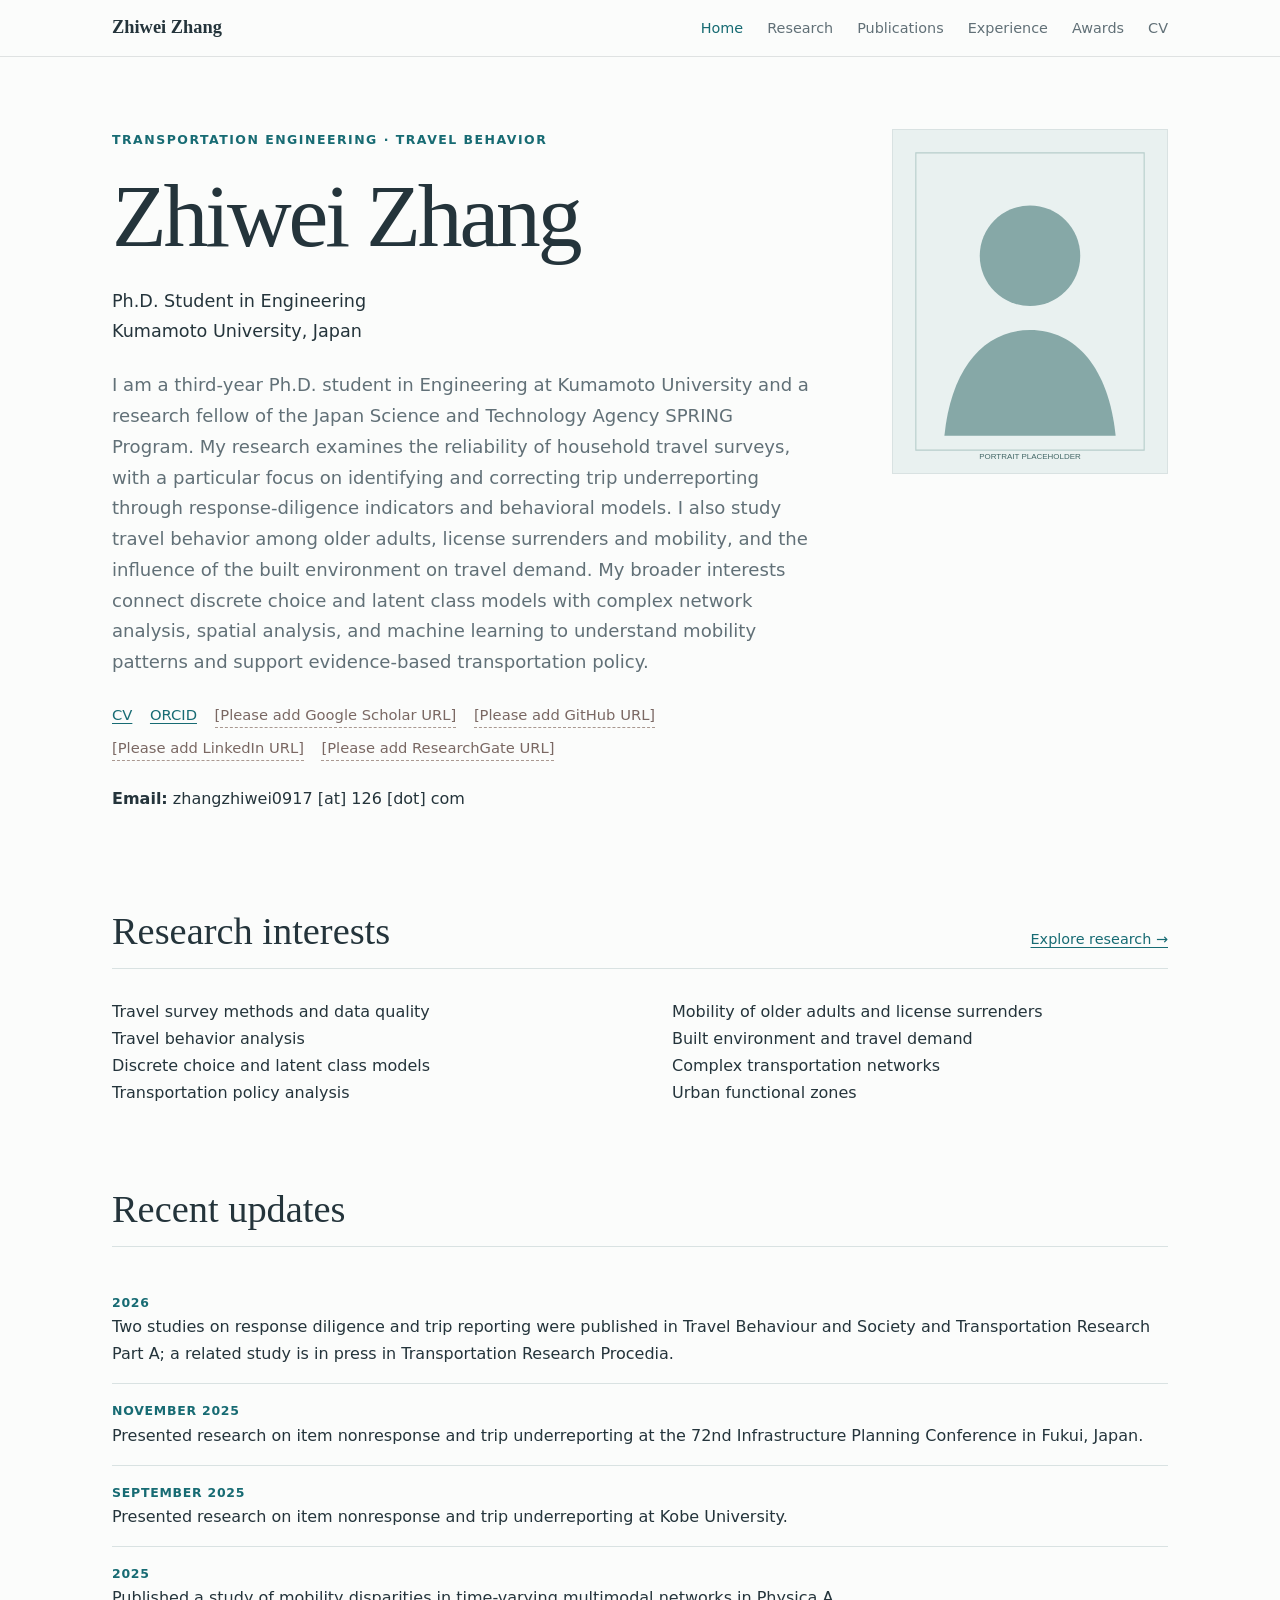
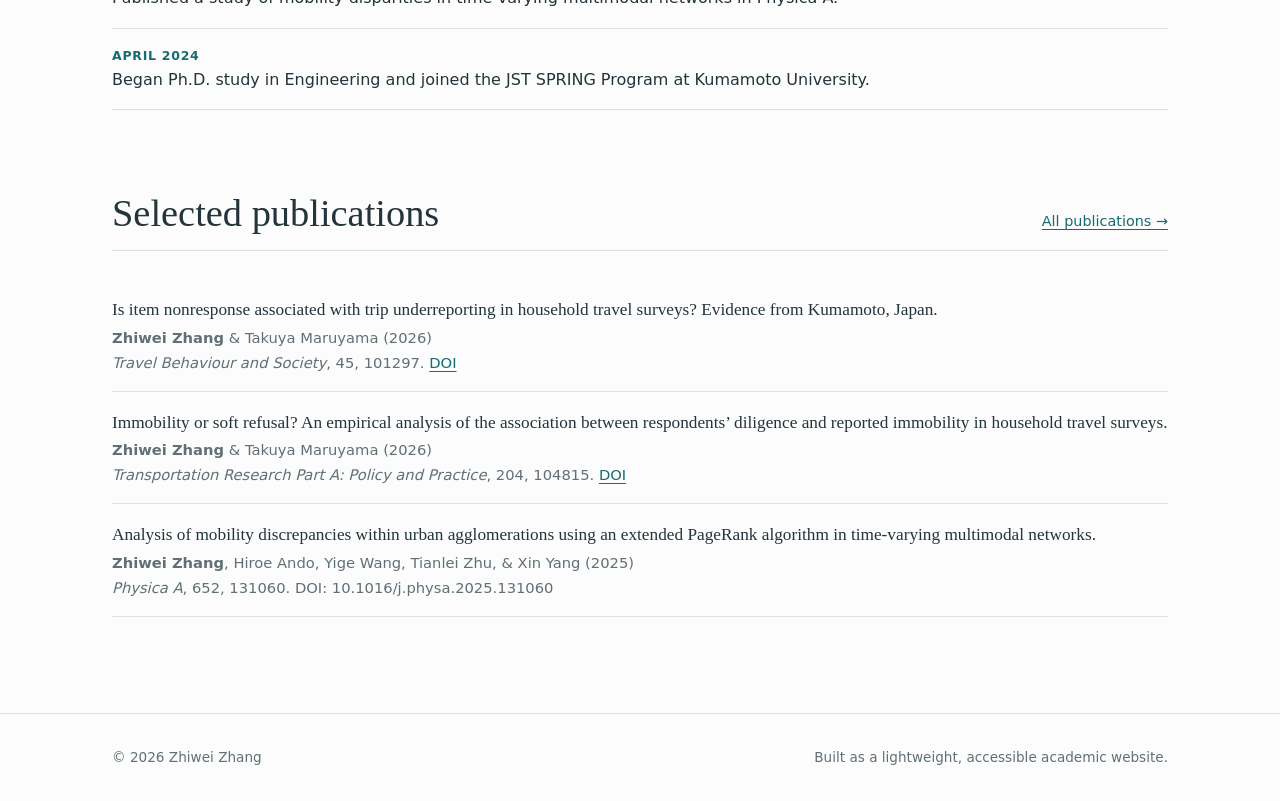
==== index.html @ 1f709727 "Build academic personal website" ====
<!doctype html><html lang="en"><head><meta charset="utf-8"><meta name="viewport" content="width=device-width,initial-scale=1"><title>Zhiwei Zhang | Transportation Researcher</title><meta name="description" content="Academic website of Zhiwei Zhang, a Ph.D. student in transportation engineering at Kumamoto University."><meta property="og:title" content="Zhiwei Zhang | Transportation Researcher"><meta property="og:description" content="Research on travel surveys, travel behavior, and transportation networks."><meta property="og:type" content="website"><meta property="og:image" content="assets/images/profile-placeholder.svg"><link rel="icon" href="assets/images/favicon.svg"><link rel="stylesheet" href="assets/css/style.css"><script src="assets/js/main.js" defer></script></head><body><a class="skip-link" href="#main">Skip to content</a>
<header class="site-header"><nav class="nav-wrap" aria-label="Primary"><a class="brand" href="index.html">Zhiwei Zhang</a><button class="nav-toggle" aria-expanded="false" aria-controls="nav-links">Menu</button><ul class="nav-links" id="nav-links"><li><a aria-current="page" href="index.html">Home</a></li><li><a href="research.html">Research</a></li><li><a href="publications.html">Publications</a></li><li><a href="experience.html">Experience</a></li><li><a href="awards.html">Awards</a></li><li><a href="cv.html">CV</a></li></ul></nav></header>
<main id="main"><section class="hero"><div><p class="eyebrow">Transportation engineering · Travel behavior</p><h1>Zhiwei Zhang</h1><p class="role">Ph.D. Student in Engineering<br>Kumamoto University, Japan</p><p class="lead">I am a third-year Ph.D. student in Engineering at Kumamoto University and a research fellow of the Japan Science and Technology Agency SPRING Program. My research examines the reliability of household travel surveys, with a particular focus on identifying and correcting trip underreporting through response-diligence indicators and behavioral models. I also study travel behavior among older adults, license surrenders and mobility, and the influence of the built environment on travel demand. My broader interests connect discrete choice and latent class models with complex network analysis, spatial analysis, and machine learning to understand mobility patterns and support evidence-based transportation policy.</p><div class="links"><a href="assets/files/PD_application_CV.pdf">CV</a><a href="https://orcid.org/0009-0001-3042-2779">ORCID</a><span class="placeholder" title="URL not provided in CV">[Please add Google Scholar URL]</span><span class="placeholder" title="URL not provided in CV">[Please add GitHub URL]</span><span class="placeholder" title="URL not provided in CV">[Please add LinkedIn URL]</span><span class="placeholder" title="URL not provided in CV">[Please add ResearchGate URL]</span></div><p><strong>Email:</strong> zhangzhiwei0917 [at] 126 [dot] com</p></div><div class="portrait-wrap"><img class="profile" src="assets/images/profile-placeholder.svg" alt="Placeholder for a portrait of Zhiwei Zhang"></div></section>
<section class="section"><div class="section-head"><h2>Research interests</h2><a href="research.html">Explore research →</a></div><div class="split"><ul class="plain-list"><li>Travel survey methods and data quality</li><li>Travel behavior analysis</li><li>Discrete choice and latent class models</li><li>Transportation policy analysis</li></ul><ul class="plain-list"><li>Mobility of older adults and license surrenders</li><li>Built environment and travel demand</li><li>Complex transportation networks</li><li>Urban functional zones</li></ul></div></section>
<section class="section"><div class="section-head"><h2>Recent updates</h2></div><ul class="updates" data-updates><li>Loading updates…</li></ul></section>
<section class="section"><div class="section-head"><h2>Selected publications</h2><a href="publications.html">All publications →</a></div><ul class="pub-list"><li><span class="pub-title">Is item nonresponse associated with trip underreporting in household travel surveys? Evidence from Kumamoto, Japan.</span><span class="authors"><strong>Zhiwei Zhang</strong> &amp; Takuya Maruyama (2026)</span><span class="venue"><em>Travel Behaviour and Society</em>, 45, 101297. <a href="https://doi.org/10.1016/j.tbs.2026.101297">DOI</a></span></li><li><span class="pub-title">Immobility or soft refusal? An empirical analysis of the association between respondents’ diligence and reported immobility in household travel surveys.</span><span class="authors"><strong>Zhiwei Zhang</strong> &amp; Takuya Maruyama (2026)</span><span class="venue"><em>Transportation Research Part A: Policy and Practice</em>, 204, 104815. <a href="https://doi.org/10.1016/j.tra.2025.104815">DOI</a></span></li><li><span class="pub-title">Analysis of mobility discrepancies within urban agglomerations using an extended PageRank algorithm in time-varying multimodal networks.</span><span class="authors"><strong>Zhiwei Zhang</strong>, Hiroe Ando, Yige Wang, Tianlei Zhu, &amp; Xin Yang (2025)</span><span class="venue"><em>Physica A</em>, 652, 131060. DOI: 10.1016/j.physa.2025.131060</span></li></ul></section></main>
<footer class="site-footer"><div class="footer-wrap"><span>© <span data-year></span> Zhiwei Zhang</span><span>Built as a lightweight, accessible academic website.</span></div></footer></body></html>
---- assets/css/style.css ----
:root{--ink:#24343b;--muted:#617077;--accent:#176b73;--accent-dark:#0d5057;--line:#d9e2e2;--paper:#fbfcfb;--wash:#eef5f4;--serif:Georgia,"Times New Roman",serif;--sans:Inter,ui-sans-serif,system-ui,-apple-system,BlinkMacSystemFont,"Segoe UI",sans-serif}*{box-sizing:border-box}html{scroll-behavior:smooth}body{margin:0;background:var(--paper);color:var(--ink);font:16px/1.7 var(--sans)}a{color:var(--accent);text-underline-offset:.2em}a:hover{color:var(--accent-dark)}a:focus-visible,button:focus-visible{outline:3px solid #e0a43b;outline-offset:3px}.skip-link{position:absolute;left:-999px;top:1rem;background:#fff;padding:.6rem;z-index:20}.skip-link:focus{left:1rem}.site-header{position:sticky;top:0;z-index:10;border-bottom:1px solid rgba(36,52,59,.13);background:rgba(251,252,251,.96)}.nav-wrap{max-width:1120px;margin:auto;padding:.9rem 2rem;display:flex;align-items:center;justify-content:space-between}.brand{font:700 1.15rem var(--serif);color:var(--ink);text-decoration:none}.nav-toggle{display:none;border:1px solid var(--line);background:#fff;padding:.45rem .7rem;color:var(--ink);font:inherit}.nav-links{display:flex;gap:1.5rem;list-style:none;margin:0;padding:0}.nav-links a{color:var(--muted);text-decoration:none;font-size:.9rem}.nav-links a:hover,.nav-links a[aria-current=page]{color:var(--accent)}main{max-width:1120px;margin:auto;padding:4.5rem 2rem 6rem}.hero{display:grid;grid-template-columns:minmax(0,1.65fr) minmax(220px,.65fr);gap:5rem;align-items:start}.eyebrow{margin:0 0 .7rem;color:var(--accent);font-size:.78rem;font-weight:700;letter-spacing:.12em;text-transform:uppercase}h1,h2,h3{font-family:var(--serif);line-height:1.22}h1{font-size:clamp(2.8rem,7vw,5.6rem);font-weight:500;letter-spacing:-.035em;margin:0 0 1rem}h2{font-size:clamp(1.7rem,4vw,2.4rem);font-weight:500;margin:0 0 1.5rem}h3{font-size:1.18rem;margin:.2rem 0 .4rem}.lead{font-size:1.13rem;color:var(--muted);max-width:720px}.role{font-size:1.1rem;margin:.25rem 0 1.5rem}.profile{width:100%;aspect-ratio:4/5;object-fit:cover;border:1px solid var(--line);background:var(--wash)}.links{display:flex;flex-wrap:wrap;gap:.45rem 1.1rem;margin:1.5rem 0}.links a,.links .placeholder{font-size:.92rem}.placeholder{color:#7a6863;border-bottom:1px dashed #a99890;cursor:help}.section{padding-top:5rem}.section-head{display:flex;justify-content:space-between;align-items:end;gap:1rem;border-bottom:1px solid var(--line);margin-bottom:1.8rem}.section-head h2{margin-bottom:.8rem}.section-head a{margin-bottom:1rem;font-size:.9rem}.split{display:grid;grid-template-columns:1fr 1fr;gap:4rem}.plain-list,.updates,.pub-list{list-style:none;padding:0;margin:0}.updates li,.pub-list li{padding:1rem 0;border-bottom:1px solid var(--line)}.date{display:block;color:var(--accent);font-size:.78rem;font-weight:700;letter-spacing:.06em;text-transform:uppercase}.pub-title{font-family:var(--serif);font-size:1.08rem}.authors,.venue{display:block;color:var(--muted);font-size:.92rem}.page-head{max-width:780px;margin-bottom:4rem}.page-head h1{font-size:clamp(2.6rem,6vw,4.7rem)}.topic,.timeline-item,.award{padding:1.6rem 0;border-top:1px solid var(--line)}.topic-grid{display:grid;grid-template-columns:repeat(2,1fr);gap:0 3rem}.tagline{color:var(--muted);font-size:.92rem}.methods{font-size:.9rem;color:var(--muted)}.timeline-item{display:grid;grid-template-columns:170px 1fr;gap:2rem}.timeline-item p{margin:.3rem 0}.label{color:var(--accent);font-size:.78rem;font-weight:700;letter-spacing:.07em;text-transform:uppercase}.button{display:inline-block;padding:.65rem 1rem;border:1px solid var(--accent);color:var(--accent);text-decoration:none;margin:.2rem .5rem .2rem 0}.button.primary{background:var(--accent);color:#fff}.cv-frame{width:100%;height:75vh;border:1px solid var(--line);margin-top:2rem}.site-footer{border-top:1px solid var(--line);color:var(--muted)}.footer-wrap{max-width:1120px;margin:auto;padding:2rem;display:flex;justify-content:space-between;gap:2rem;font-size:.85rem}.notice{padding:1rem 1.2rem;background:var(--wash);border-left:3px solid var(--accent);font-size:.92rem}.visually-hidden{position:absolute;width:1px;height:1px;padding:0;margin:-1px;overflow:hidden;clip:rect(0,0,0,0);white-space:nowrap;border:0}@media(max-width:760px){.nav-wrap{padding:.8rem 1.2rem;flex-wrap:wrap}.nav-toggle{display:block}.nav-links{display:none;width:100%;flex-direction:column;gap:.5rem;padding:1rem 0 .2rem}.nav-links.open{display:flex}main{padding:3rem 1.2rem 4rem}.hero,.split,.topic-grid{grid-template-columns:1fr;gap:2.5rem}.hero .portrait-wrap{max-width:310px;grid-row:1}.timeline-item{grid-template-columns:1fr;gap:.2rem}.section{padding-top:3.7rem}.footer-wrap{padding:1.5rem 1.2rem;flex-direction:column;gap:.5rem}.cv-frame{height:62vh}}
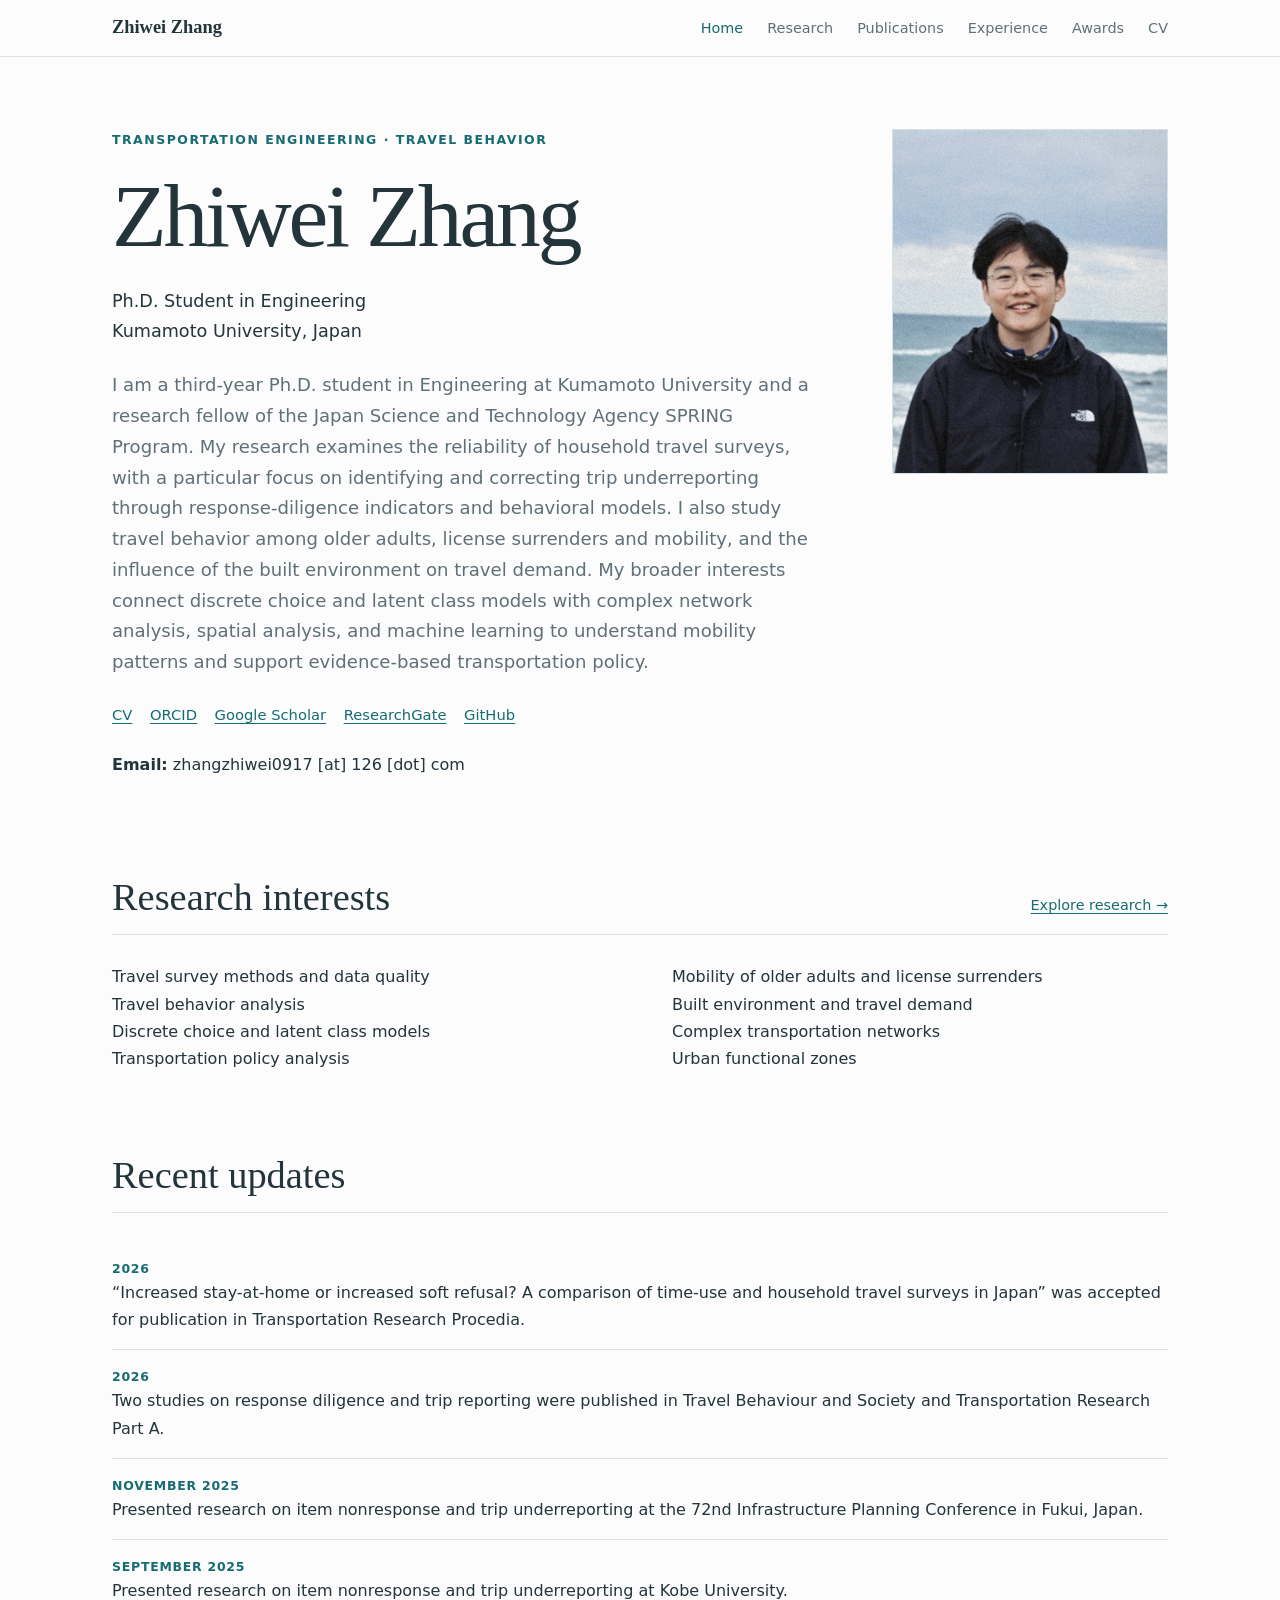
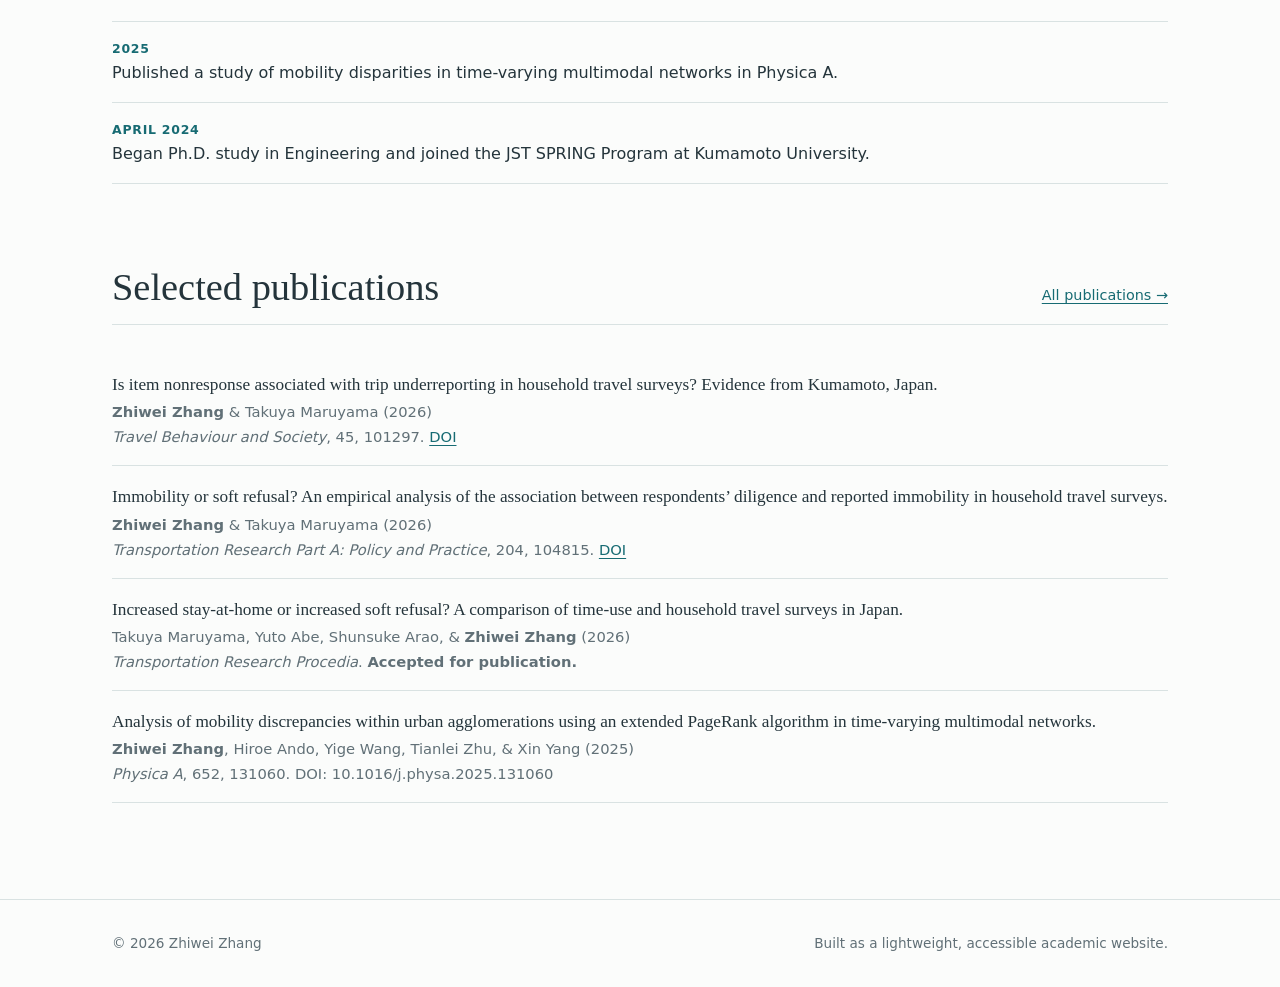
==== commit adbaf00a: "Update profile links, portrait, and publication status" ====
--- a/index.html
+++ b/index.html
@@ -1,7 +1,139 @@
-<!doctype html><html lang="en"><head><meta charset="utf-8"><meta name="viewport" content="width=device-width,initial-scale=1"><title>Zhiwei Zhang | Transportation Researcher</title><meta name="description" content="Academic website of Zhiwei Zhang, a Ph.D. student in transportation engineering at Kumamoto University."><meta property="og:title" content="Zhiwei Zhang | Transportation Researcher"><meta property="og:description" content="Research on travel surveys, travel behavior, and transportation networks."><meta property="og:type" content="website"><meta property="og:image" content="assets/images/profile-placeholder.svg"><link rel="icon" href="assets/images/favicon.svg"><link rel="stylesheet" href="assets/css/style.css"><script src="assets/js/main.js" defer></script></head><body><a class="skip-link" href="#main">Skip to content</a>
-<header class="site-header"><nav class="nav-wrap" aria-label="Primary"><a class="brand" href="index.html">Zhiwei Zhang</a><button class="nav-toggle" aria-expanded="false" aria-controls="nav-links">Menu</button><ul class="nav-links" id="nav-links"><li><a aria-current="page" href="index.html">Home</a></li><li><a href="research.html">Research</a></li><li><a href="publications.html">Publications</a></li><li><a href="experience.html">Experience</a></li><li><a href="awards.html">Awards</a></li><li><a href="cv.html">CV</a></li></ul></nav></header>
-<main id="main"><section class="hero"><div><p class="eyebrow">Transportation engineering · Travel behavior</p><h1>Zhiwei Zhang</h1><p class="role">Ph.D. Student in Engineering<br>Kumamoto University, Japan</p><p class="lead">I am a third-year Ph.D. student in Engineering at Kumamoto University and a research fellow of the Japan Science and Technology Agency SPRING Program. My research examines the reliability of household travel surveys, with a particular focus on identifying and correcting trip underreporting through response-diligence indicators and behavioral models. I also study travel behavior among older adults, license surrenders and mobility, and the influence of the built environment on travel demand. My broader interests connect discrete choice and latent class models with complex network analysis, spatial analysis, and machine learning to understand mobility patterns and support evidence-based transportation policy.</p><div class="links"><a href="assets/files/PD_application_CV.pdf">CV</a><a href="https://orcid.org/0009-0001-3042-2779">ORCID</a><span class="placeholder" title="URL not provided in CV">[Please add Google Scholar URL]</span><span class="placeholder" title="URL not provided in CV">[Please add GitHub URL]</span><span class="placeholder" title="URL not provided in CV">[Please add LinkedIn URL]</span><span class="placeholder" title="URL not provided in CV">[Please add ResearchGate URL]</span></div><p><strong>Email:</strong> zhangzhiwei0917 [at] 126 [dot] com</p></div><div class="portrait-wrap"><img class="profile" src="assets/images/profile-placeholder.svg" alt="Placeholder for a portrait of Zhiwei Zhang"></div></section>
-<section class="section"><div class="section-head"><h2>Research interests</h2><a href="research.html">Explore research →</a></div><div class="split"><ul class="plain-list"><li>Travel survey methods and data quality</li><li>Travel behavior analysis</li><li>Discrete choice and latent class models</li><li>Transportation policy analysis</li></ul><ul class="plain-list"><li>Mobility of older adults and license surrenders</li><li>Built environment and travel demand</li><li>Complex transportation networks</li><li>Urban functional zones</li></ul></div></section>
-<section class="section"><div class="section-head"><h2>Recent updates</h2></div><ul class="updates" data-updates><li>Loading updates…</li></ul></section>
-<section class="section"><div class="section-head"><h2>Selected publications</h2><a href="publications.html">All publications →</a></div><ul class="pub-list"><li><span class="pub-title">Is item nonresponse associated with trip underreporting in household travel surveys? Evidence from Kumamoto, Japan.</span><span class="authors"><strong>Zhiwei Zhang</strong> &amp; Takuya Maruyama (2026)</span><span class="venue"><em>Travel Behaviour and Society</em>, 45, 101297. <a href="https://doi.org/10.1016/j.tbs.2026.101297">DOI</a></span></li><li><span class="pub-title">Immobility or soft refusal? An empirical analysis of the association between respondents’ diligence and reported immobility in household travel surveys.</span><span class="authors"><strong>Zhiwei Zhang</strong> &amp; Takuya Maruyama (2026)</span><span class="venue"><em>Transportation Research Part A: Policy and Practice</em>, 204, 104815. <a href="https://doi.org/10.1016/j.tra.2025.104815">DOI</a></span></li><li><span class="pub-title">Analysis of mobility discrepancies within urban agglomerations using an extended PageRank algorithm in time-varying multimodal networks.</span><span class="authors"><strong>Zhiwei Zhang</strong>, Hiroe Ando, Yige Wang, Tianlei Zhu, &amp; Xin Yang (2025)</span><span class="venue"><em>Physica A</em>, 652, 131060. DOI: 10.1016/j.physa.2025.131060</span></li></ul></section></main>
-<footer class="site-footer"><div class="footer-wrap"><span>© <span data-year></span> Zhiwei Zhang</span><span>Built as a lightweight, accessible academic website.</span></div></footer></body></html>
+<!doctype html>
+<html lang="en">
+<head>
+<meta charset="utf-8">
+<meta name="viewport" content="width=device-width,initial-scale=1">
+<title>Zhiwei Zhang | Transportation Researcher</title>
+<meta name="description" content="Academic website of Zhiwei Zhang, a Ph.D. student in transportation engineering at Kumamoto University.">
+<meta property="og:title" content="Zhiwei Zhang | Transportation Researcher">
+<meta property="og:description" content="Research on travel surveys, travel behavior, and transportation networks.">
+<meta property="og:type" content="website">
+<meta property="og:image" content="assets/images/profile.jpg">
+<link rel="icon" href="assets/images/favicon.svg">
+<link rel="stylesheet" href="assets/css/style.css">
+<script src="assets/js/main.js" defer>
+</script>
+</head>
+<body>
+<a class="skip-link" href="#main">Skip to content</a>
+<header class="site-header">
+<nav class="nav-wrap" aria-label="Primary">
+<a class="brand" href="index.html">Zhiwei Zhang</a>
+<button class="nav-toggle" aria-expanded="false" aria-controls="nav-links">Menu</button>
+<ul class="nav-links" id="nav-links">
+<li>
+<a aria-current="page" href="index.html">Home</a>
+</li>
+<li>
+<a href="research.html">Research</a>
+</li>
+<li>
+<a href="publications.html">Publications</a>
+</li>
+<li>
+<a href="experience.html">Experience</a>
+</li>
+<li>
+<a href="awards.html">Awards</a>
+</li>
+<li>
+<a href="cv.html">CV</a>
+</li>
+</ul>
+</nav>
+</header>
+<main id="main">
+<section class="hero">
+<div>
+<p class="eyebrow">Transportation engineering · Travel behavior</p>
+<h1>Zhiwei Zhang</h1>
+<p class="role">Ph.D. Student in Engineering<br>Kumamoto University, Japan</p>
+<p class="lead">I am a third-year Ph.D. student in Engineering at Kumamoto University and a research fellow of the Japan Science and Technology Agency SPRING Program. My research examines the reliability of household travel surveys, with a particular focus on identifying and correcting trip underreporting through response-diligence indicators and behavioral models. I also study travel behavior among older adults, license surrenders and mobility, and the influence of the built environment on travel demand. My broader interests connect discrete choice and latent class models with complex network analysis, spatial analysis, and machine learning to understand mobility patterns and support evidence-based transportation policy.</p>
+<div class="links" aria-label="Academic profiles">
+<a href="assets/files/PD_application_CV.pdf">CV</a>
+<a href="https://orcid.org/0009-0001-3042-2779" target="_blank" rel="noopener noreferrer">ORCID</a>
+<a href="https://scholar.google.com/citations?user=jM8LuBUAAAAJ&amp;hl=zh-CN" target="_blank" rel="noopener noreferrer">Google Scholar</a>
+<a href="https://www.researchgate.net/profile/Zhiwei-Zhang-92?ev=hdr_xprf" target="_blank" rel="noopener noreferrer">ResearchGate</a>
+<a href="https://github.com/JeoyZ" target="_blank" rel="noopener noreferrer">GitHub</a>
+</div>
+<p>
+<strong>Email:</strong> zhangzhiwei0917 [at] 126 [dot] com</p>
+</div>
+<div class="portrait-wrap">
+<img class="profile" src="assets/images/profile.jpg" alt="Portrait of Zhiwei Zhang">
+</div>
+</section>
+<section class="section">
+<div class="section-head">
+<h2>Research interests</h2>
+<a href="research.html">Explore research →</a>
+</div>
+<div class="split">
+<ul class="plain-list">
+<li>Travel survey methods and data quality</li>
+<li>Travel behavior analysis</li>
+<li>Discrete choice and latent class models</li>
+<li>Transportation policy analysis</li>
+</ul>
+<ul class="plain-list">
+<li>Mobility of older adults and license surrenders</li>
+<li>Built environment and travel demand</li>
+<li>Complex transportation networks</li>
+<li>Urban functional zones</li>
+</ul>
+</div>
+</section>
+<section class="section">
+<div class="section-head">
+<h2>Recent updates</h2>
+</div>
+<ul class="updates" data-updates>
+<li>Loading updates…</li>
+</ul>
+</section>
+<section class="section">
+<div class="section-head">
+<h2>Selected publications</h2>
+<a href="publications.html">All publications →</a>
+</div>
+<ul class="pub-list">
+<li>
+<span class="pub-title">Is item nonresponse associated with trip underreporting in household travel surveys? Evidence from Kumamoto, Japan.</span>
+<span class="authors">
+<strong>Zhiwei Zhang</strong> &amp; Takuya Maruyama (2026)</span>
+<span class="venue">
+<em>Travel Behaviour and Society</em>, 45, 101297. <a href="https://doi.org/10.1016/j.tbs.2026.101297">DOI</a>
+</span>
+</li>
+<li>
+<span class="pub-title">Immobility or soft refusal? An empirical analysis of the association between respondents’ diligence and reported immobility in household travel surveys.</span>
+<span class="authors">
+<strong>Zhiwei Zhang</strong> &amp; Takuya Maruyama (2026)</span>
+<span class="venue">
+<em>Transportation Research Part A: Policy and Practice</em>, 204, 104815. <a href="https://doi.org/10.1016/j.tra.2025.104815">DOI</a>
+</span>
+</li>
+<li>
+<span class="pub-title">Increased stay-at-home or increased soft refusal? A comparison of time-use and household travel surveys in Japan.</span>
+<span class="authors">Takuya Maruyama, Yuto Abe, Shunsuke Arao, &amp; <strong>Zhiwei Zhang</strong> (2026)</span>
+<span class="venue"><em>Transportation Research Procedia</em>. <strong>Accepted for publication.</strong></span>
+</li>
+<li>
+<span class="pub-title">Analysis of mobility discrepancies within urban agglomerations using an extended PageRank algorithm in time-varying multimodal networks.</span>
+<span class="authors">
+<strong>Zhiwei Zhang</strong>, Hiroe Ando, Yige Wang, Tianlei Zhu, &amp; Xin Yang (2025)</span>
+<span class="venue">
+<em>Physica A</em>, 652, 131060. DOI: 10.1016/j.physa.2025.131060</span>
+</li>
+</ul>
+</section>
+</main>
+<footer class="site-footer">
+<div class="footer-wrap">
+<span>© <span data-year>
+</span> Zhiwei Zhang</span>
+<span>Built as a lightweight, accessible academic website.</span>
+</div>
+</footer>
+</body>
+</html>
--- a/assets/css/style.css
+++ b/assets/css/style.css
@@ -1 +1,67 @@
-:root{--ink:#24343b;--muted:#617077;--accent:#176b73;--accent-dark:#0d5057;--line:#d9e2e2;--paper:#fbfcfb;--wash:#eef5f4;--serif:Georgia,"Times New Roman",serif;--sans:Inter,ui-sans-serif,system-ui,-apple-system,BlinkMacSystemFont,"Segoe UI",sans-serif}*{box-sizing:border-box}html{scroll-behavior:smooth}body{margin:0;background:var(--paper);color:var(--ink);font:16px/1.7 var(--sans)}a{color:var(--accent);text-underline-offset:.2em}a:hover{color:var(--accent-dark)}a:focus-visible,button:focus-visible{outline:3px solid #e0a43b;outline-offset:3px}.skip-link{position:absolute;left:-999px;top:1rem;background:#fff;padding:.6rem;z-index:20}.skip-link:focus{left:1rem}.site-header{position:sticky;top:0;z-index:10;border-bottom:1px solid rgba(36,52,59,.13);background:rgba(251,252,251,.96)}.nav-wrap{max-width:1120px;margin:auto;padding:.9rem 2rem;display:flex;align-items:center;justify-content:space-between}.brand{font:700 1.15rem var(--serif);color:var(--ink);text-decoration:none}.nav-toggle{display:none;border:1px solid var(--line);background:#fff;padding:.45rem .7rem;color:var(--ink);font:inherit}.nav-links{display:flex;gap:1.5rem;list-style:none;margin:0;padding:0}.nav-links a{color:var(--muted);text-decoration:none;font-size:.9rem}.nav-links a:hover,.nav-links a[aria-current=page]{color:var(--accent)}main{max-width:1120px;margin:auto;padding:4.5rem 2rem 6rem}.hero{display:grid;grid-template-columns:minmax(0,1.65fr) minmax(220px,.65fr);gap:5rem;align-items:start}.eyebrow{margin:0 0 .7rem;color:var(--accent);font-size:.78rem;font-weight:700;letter-spacing:.12em;text-transform:uppercase}h1,h2,h3{font-family:var(--serif);line-height:1.22}h1{font-size:clamp(2.8rem,7vw,5.6rem);font-weight:500;letter-spacing:-.035em;margin:0 0 1rem}h2{font-size:clamp(1.7rem,4vw,2.4rem);font-weight:500;margin:0 0 1.5rem}h3{font-size:1.18rem;margin:.2rem 0 .4rem}.lead{font-size:1.13rem;color:var(--muted);max-width:720px}.role{font-size:1.1rem;margin:.25rem 0 1.5rem}.profile{width:100%;aspect-ratio:4/5;object-fit:cover;border:1px solid var(--line);background:var(--wash)}.links{display:flex;flex-wrap:wrap;gap:.45rem 1.1rem;margin:1.5rem 0}.links a,.links .placeholder{font-size:.92rem}.placeholder{color:#7a6863;border-bottom:1px dashed #a99890;cursor:help}.section{padding-top:5rem}.section-head{display:flex;justify-content:space-between;align-items:end;gap:1rem;border-bottom:1px solid var(--line);margin-bottom:1.8rem}.section-head h2{margin-bottom:.8rem}.section-head a{margin-bottom:1rem;font-size:.9rem}.split{display:grid;grid-template-columns:1fr 1fr;gap:4rem}.plain-list,.updates,.pub-list{list-style:none;padding:0;margin:0}.updates li,.pub-list li{padding:1rem 0;border-bottom:1px solid var(--line)}.date{display:block;color:var(--accent);font-size:.78rem;font-weight:700;letter-spacing:.06em;text-transform:uppercase}.pub-title{font-family:var(--serif);font-size:1.08rem}.authors,.venue{display:block;color:var(--muted);font-size:.92rem}.page-head{max-width:780px;margin-bottom:4rem}.page-head h1{font-size:clamp(2.6rem,6vw,4.7rem)}.topic,.timeline-item,.award{padding:1.6rem 0;border-top:1px solid var(--line)}.topic-grid{display:grid;grid-template-columns:repeat(2,1fr);gap:0 3rem}.tagline{color:var(--muted);font-size:.92rem}.methods{font-size:.9rem;color:var(--muted)}.timeline-item{display:grid;grid-template-columns:170px 1fr;gap:2rem}.timeline-item p{margin:.3rem 0}.label{color:var(--accent);font-size:.78rem;font-weight:700;letter-spacing:.07em;text-transform:uppercase}.button{display:inline-block;padding:.65rem 1rem;border:1px solid var(--accent);color:var(--accent);text-decoration:none;margin:.2rem .5rem .2rem 0}.button.primary{background:var(--accent);color:#fff}.cv-frame{width:100%;height:75vh;border:1px solid var(--line);margin-top:2rem}.site-footer{border-top:1px solid var(--line);color:var(--muted)}.footer-wrap{max-width:1120px;margin:auto;padding:2rem;display:flex;justify-content:space-between;gap:2rem;font-size:.85rem}.notice{padding:1rem 1.2rem;background:var(--wash);border-left:3px solid var(--accent);font-size:.92rem}.visually-hidden{position:absolute;width:1px;height:1px;padding:0;margin:-1px;overflow:hidden;clip:rect(0,0,0,0);white-space:nowrap;border:0}@media(max-width:760px){.nav-wrap{padding:.8rem 1.2rem;flex-wrap:wrap}.nav-toggle{display:block}.nav-links{display:none;width:100%;flex-direction:column;gap:.5rem;padding:1rem 0 .2rem}.nav-links.open{display:flex}main{padding:3rem 1.2rem 4rem}.hero,.split,.topic-grid{grid-template-columns:1fr;gap:2.5rem}.hero .portrait-wrap{max-width:310px;grid-row:1}.timeline-item{grid-template-columns:1fr;gap:.2rem}.section{padding-top:3.7rem}.footer-wrap{padding:1.5rem 1.2rem;flex-direction:column;gap:.5rem}.cv-frame{height:62vh}}
+:root{--ink:#24343b;--muted:#617077;--accent:#176b73;--accent-dark:#0d5057;--line:#d9e2e2;--paper:#fbfcfb;--wash:#eef5f4;--serif:Georgia,"Times New Roman",serif;--sans:Inter,ui-sans-serif,system-ui,-apple-system,BlinkMacSystemFont,"Segoe UI",sans-serif}
+*{box-sizing:border-box}
+html{scroll-behavior:smooth}
+body{margin:0;background:var(--paper);color:var(--ink);font:16px/1.7 var(--sans)}
+a{color:var(--accent);text-underline-offset:.2em}
+a:hover{color:var(--accent-dark)}
+a:focus-visible,button:focus-visible{outline:3px solid #e0a43b;outline-offset:3px}
+.skip-link{position:absolute;left:-999px;top:1rem;background:#fff;padding:.6rem;z-index:20}
+.skip-link:focus{left:1rem}
+.site-header{position:sticky;top:0;z-index:10;border-bottom:1px solid rgba(36,52,59,.13);background:rgba(251,252,251,.96)}
+.nav-wrap{max-width:1120px;margin:auto;padding:.9rem 2rem;display:flex;align-items:center;justify-content:space-between}
+.brand{font:700 1.15rem var(--serif);color:var(--ink);text-decoration:none}
+.nav-toggle{display:none;border:1px solid var(--line);background:#fff;padding:.45rem .7rem;color:var(--ink);font:inherit}
+.nav-links{display:flex;gap:1.5rem;list-style:none;margin:0;padding:0}
+.nav-links a{color:var(--muted);text-decoration:none;font-size:.9rem}
+.nav-links a:hover,.nav-links a[aria-current=page]{color:var(--accent)}
+main{max-width:1120px;margin:auto;padding:4.5rem 2rem 6rem}
+.hero{display:grid;grid-template-columns:minmax(0,1.65fr) minmax(220px,.65fr);gap:5rem;align-items:start}
+.eyebrow{margin:0 0 .7rem;color:var(--accent);font-size:.78rem;font-weight:700;letter-spacing:.12em;text-transform:uppercase}
+h1,h2,h3{font-family:var(--serif);line-height:1.22}
+h1{font-size:clamp(2.8rem,7vw,5.6rem);font-weight:500;letter-spacing:-.035em;margin:0 0 1rem}
+h2{font-size:clamp(1.7rem,4vw,2.4rem);font-weight:500;margin:0 0 1.5rem}
+h3{font-size:1.18rem;margin:.2rem 0 .4rem}
+.lead{font-size:1.13rem;color:var(--muted);max-width:720px}
+.role{font-size:1.1rem;margin:.25rem 0 1.5rem}
+.profile{width:100%;aspect-ratio:4/5;object-fit:cover;object-position:center 42%;border:1px solid var(--line);background:var(--wash)}
+.links{display:flex;flex-wrap:wrap;gap:.45rem 1.1rem;margin:1.5rem 0}
+.links a,.links .placeholder{font-size:.92rem}
+.placeholder{color:#7a6863;border-bottom:1px dashed #a99890;cursor:help}
+.section{padding-top:5rem}
+.section-head{display:flex;justify-content:space-between;align-items:end;gap:1rem;border-bottom:1px solid var(--line);margin-bottom:1.8rem}
+.section-head h2{margin-bottom:.8rem}
+.section-head a{margin-bottom:1rem;font-size:.9rem}
+.split{display:grid;grid-template-columns:1fr 1fr;gap:4rem}
+.plain-list,.updates,.pub-list{list-style:none;padding:0;margin:0}
+.updates li,.pub-list li{padding:1rem 0;border-bottom:1px solid var(--line)}
+.date{display:block;color:var(--accent);font-size:.78rem;font-weight:700;letter-spacing:.06em;text-transform:uppercase}
+.pub-title{font-family:var(--serif);font-size:1.08rem}
+.authors,.venue{display:block;color:var(--muted);font-size:.92rem}
+.page-head{max-width:780px;margin-bottom:4rem}
+.page-head h1{font-size:clamp(2.6rem,6vw,4.7rem)}
+.topic,.timeline-item,.award{padding:1.6rem 0;border-top:1px solid var(--line)}
+.topic-grid{display:grid;grid-template-columns:repeat(2,1fr);gap:0 3rem}
+.tagline{color:var(--muted);font-size:.92rem}
+.methods{font-size:.9rem;color:var(--muted)}
+.timeline-item{display:grid;grid-template-columns:170px 1fr;gap:2rem}
+.timeline-item p{margin:.3rem 0}
+.label{color:var(--accent);font-size:.78rem;font-weight:700;letter-spacing:.07em;text-transform:uppercase}
+.button{display:inline-block;padding:.65rem 1rem;border:1px solid var(--accent);color:var(--accent);text-decoration:none;margin:.2rem .5rem .2rem 0}
+.button.primary{background:var(--accent);color:#fff}
+.cv-frame{width:100%;height:75vh;border:1px solid var(--line);margin-top:2rem}
+.site-footer{border-top:1px solid var(--line);color:var(--muted)}
+.footer-wrap{max-width:1120px;margin:auto;padding:2rem;display:flex;justify-content:space-between;gap:2rem;font-size:.85rem}
+.notice{padding:1rem 1.2rem;background:var(--wash);border-left:3px solid var(--accent);font-size:.92rem}
+.visually-hidden{position:absolute;width:1px;height:1px;padding:0;margin:-1px;overflow:hidden;clip:rect(0,0,0,0);white-space:nowrap;border:0}
+@media(max-width:760px){.nav-wrap{padding:.8rem 1.2rem;flex-wrap:wrap}
+.nav-toggle{display:block}
+.nav-links{display:none;width:100%;flex-direction:column;gap:.5rem;padding:1rem 0 .2rem}
+.nav-links.open{display:flex}
+main{padding:3rem 1.2rem 4rem}
+.hero,.split,.topic-grid{grid-template-columns:1fr;gap:2.5rem}
+.hero .portrait-wrap{max-width:310px;grid-row:1}
+.timeline-item{grid-template-columns:1fr;gap:.2rem}
+.section{padding-top:3.7rem}
+.footer-wrap{padding:1.5rem 1.2rem;flex-direction:column;gap:.5rem}
+.cv-frame{height:62vh}
+}
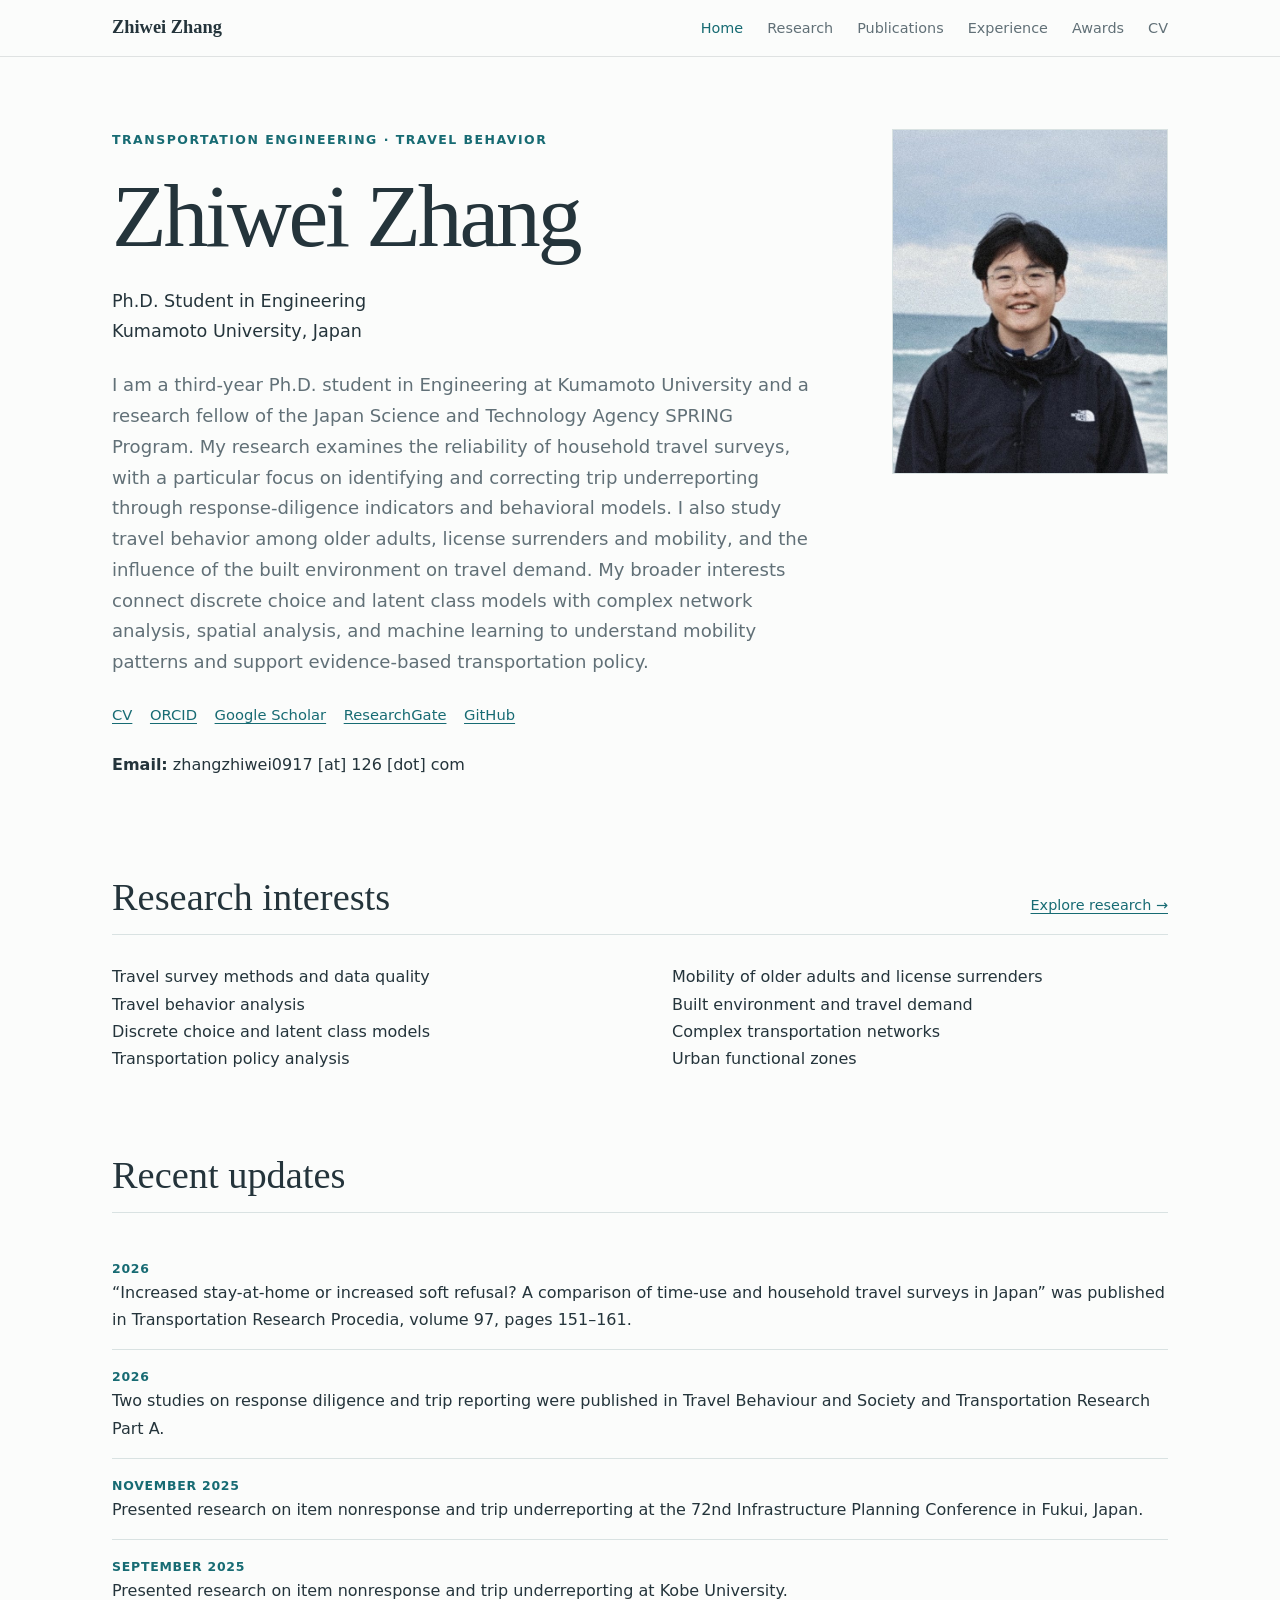
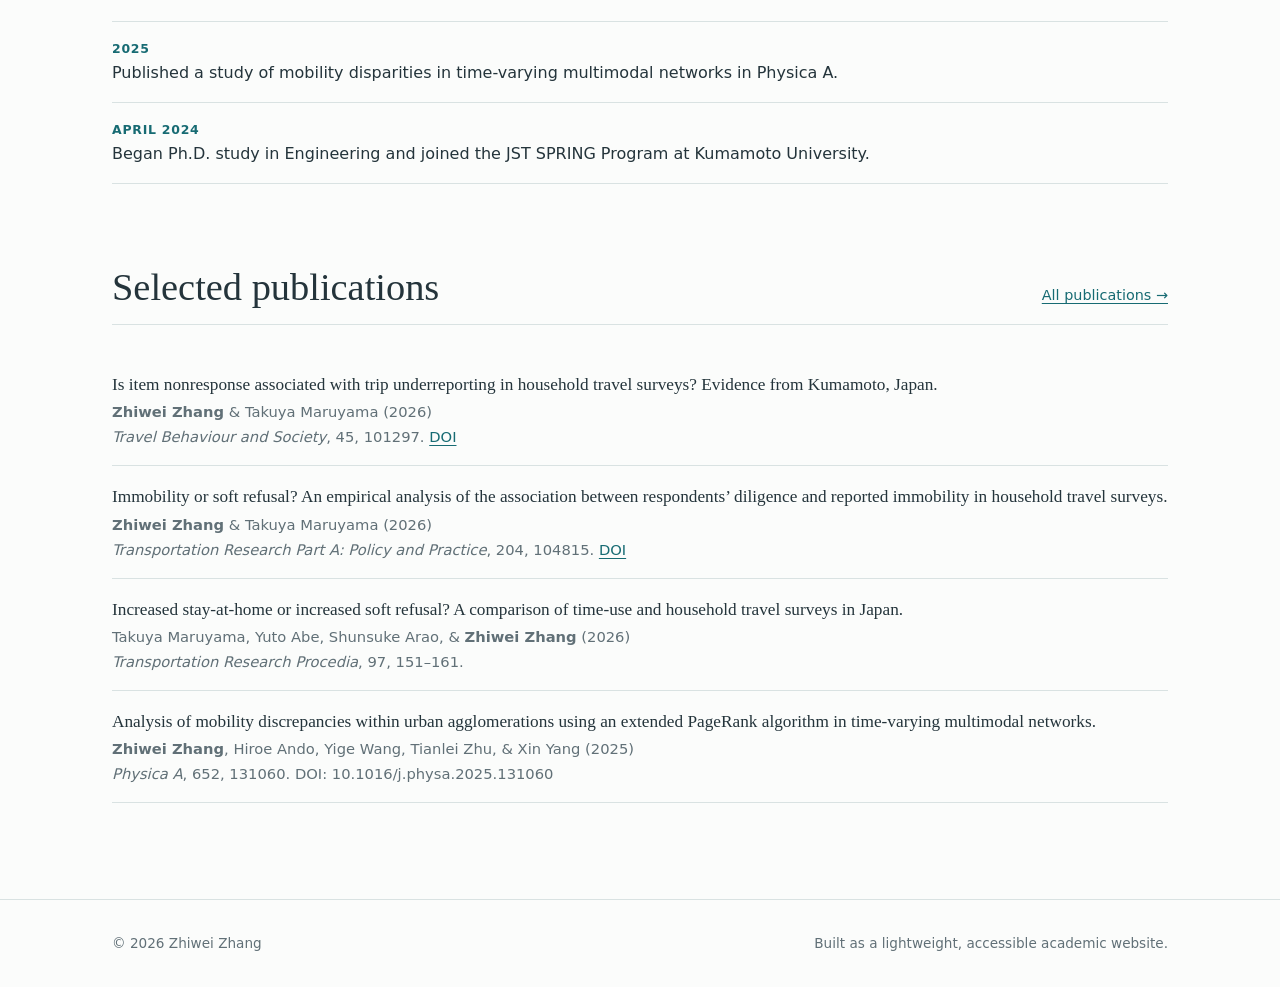
==== commit f50ad84a: "Update website from revised CV" ====
--- a/index.html
+++ b/index.html
@@ -116,7 +116,7 @@
 <li>
 <span class="pub-title">Increased stay-at-home or increased soft refusal? A comparison of time-use and household travel surveys in Japan.</span>
 <span class="authors">Takuya Maruyama, Yuto Abe, Shunsuke Arao, &amp; <strong>Zhiwei Zhang</strong> (2026)</span>
-<span class="venue"><em>Transportation Research Procedia</em>. <strong>Accepted for publication.</strong></span>
+<span class="venue"><em>Transportation Research Procedia</em>, 97, 151–161.</span>
 </li>
 <li>
 <span class="pub-title">Analysis of mobility discrepancies within urban agglomerations using an extended PageRank algorithm in time-varying multimodal networks.</span>
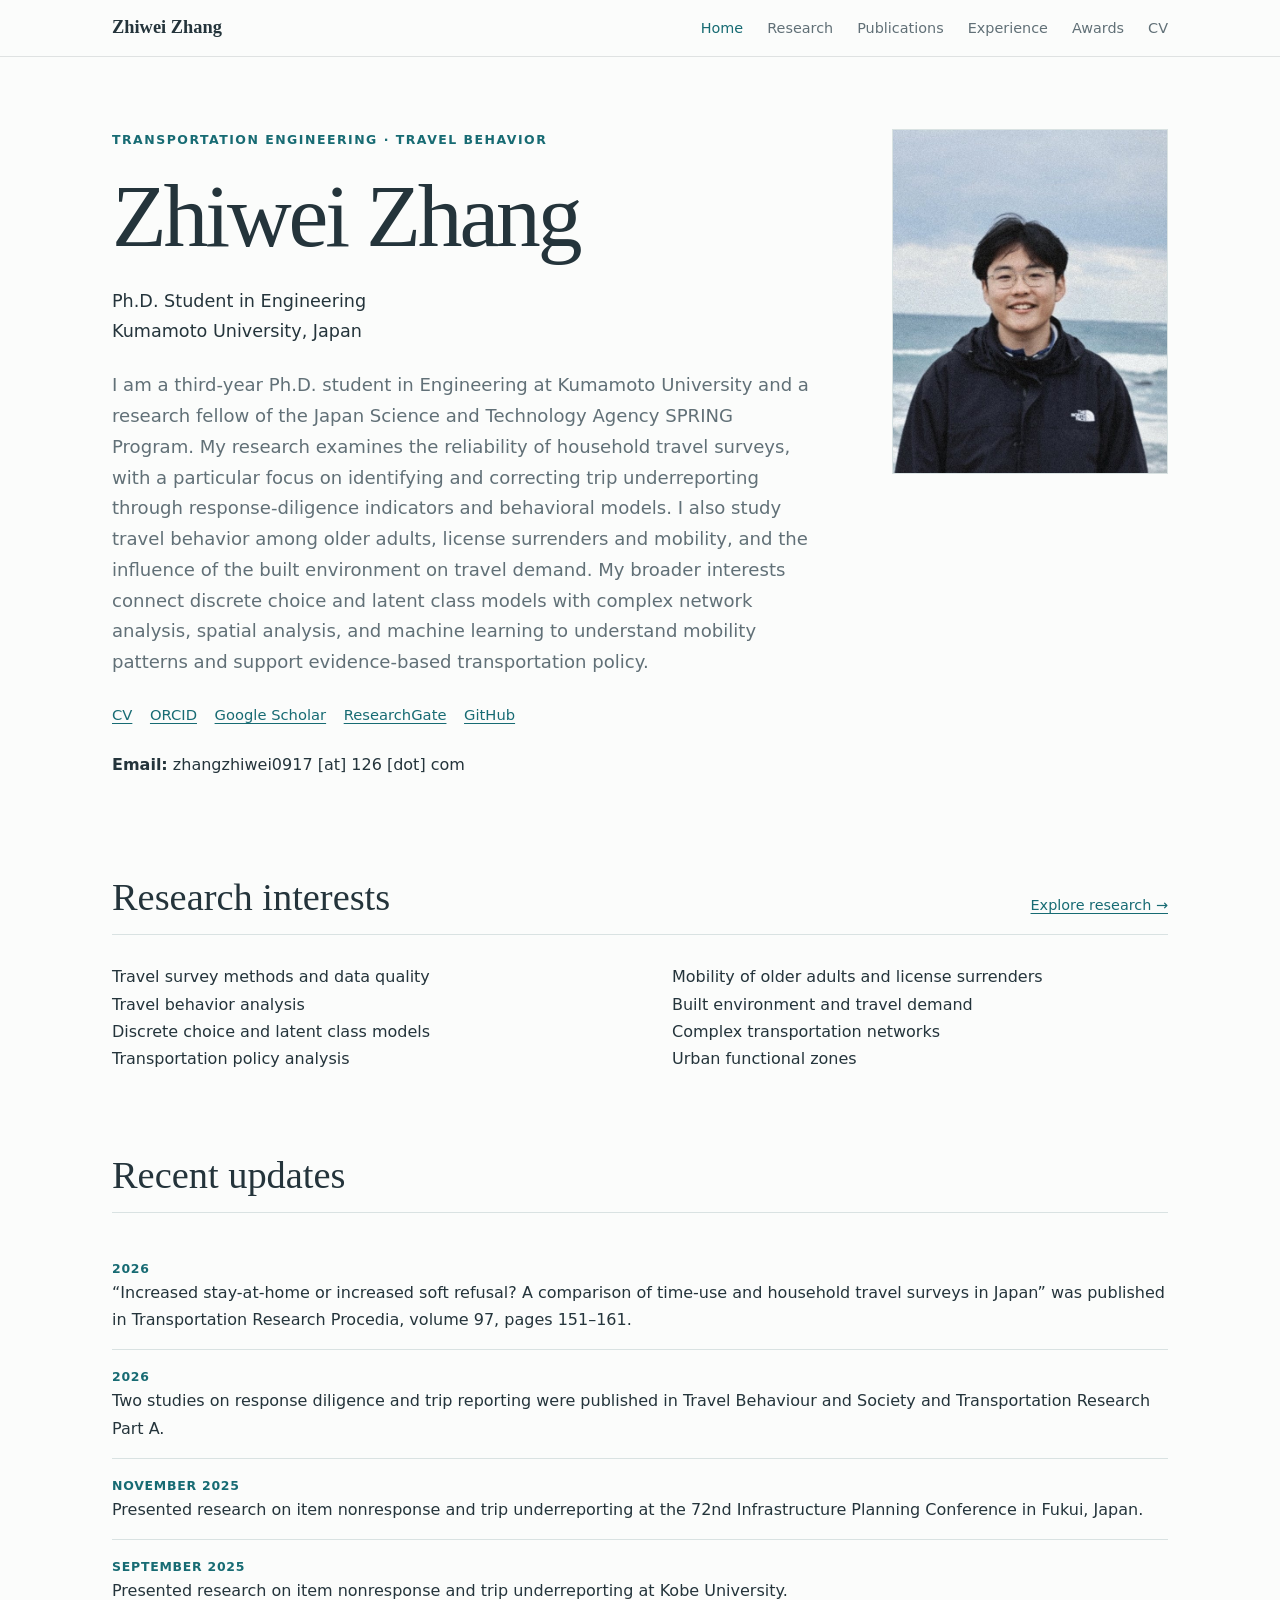
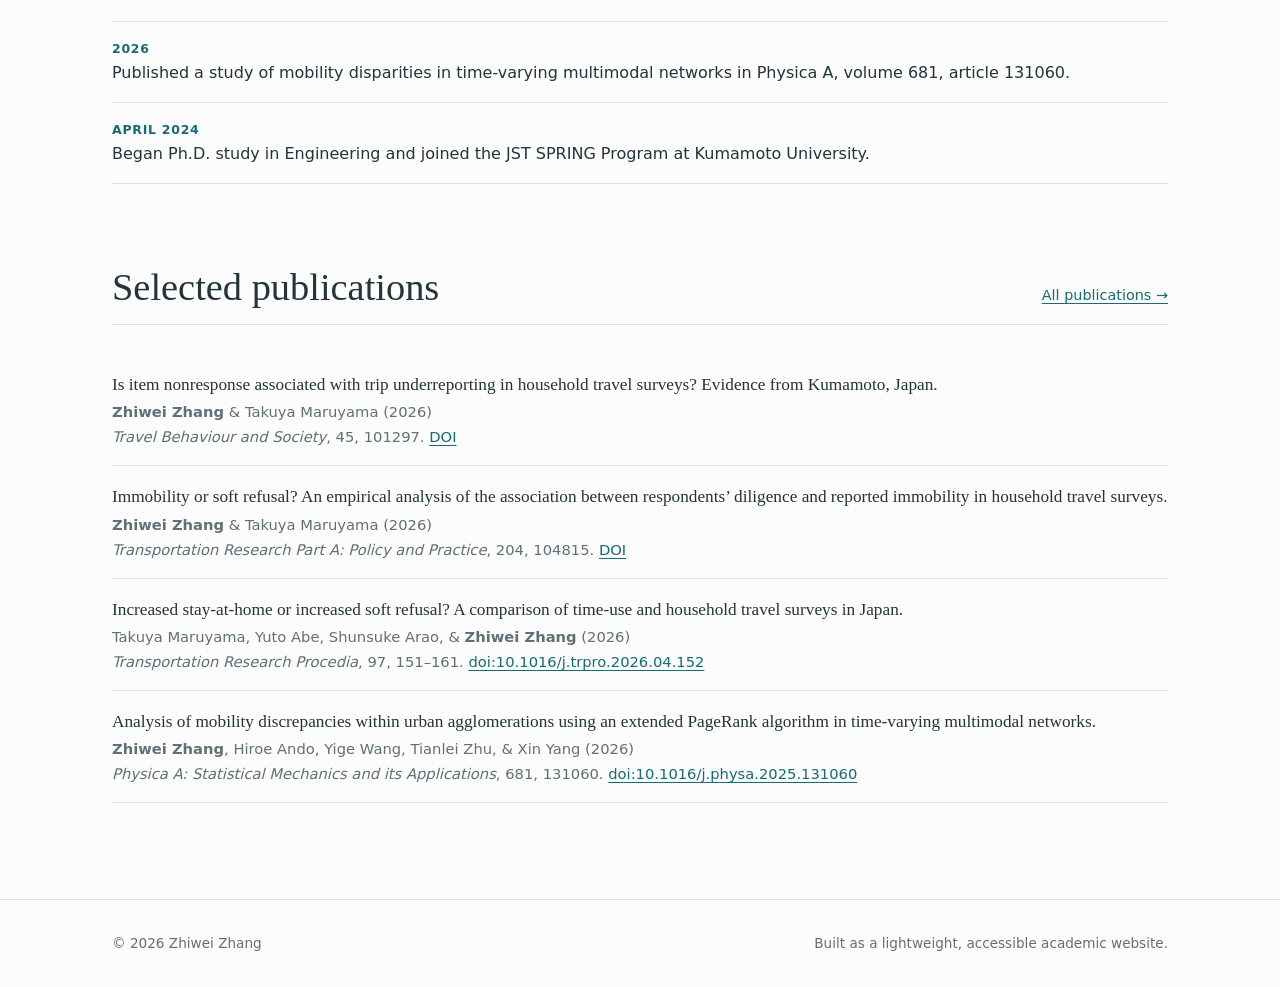
==== commit fd80666d: "Correct publication metadata and DOI links" ====
--- a/index.html
+++ b/index.html
@@ -116,14 +116,14 @@
 <li>
 <span class="pub-title">Increased stay-at-home or increased soft refusal? A comparison of time-use and household travel surveys in Japan.</span>
 <span class="authors">Takuya Maruyama, Yuto Abe, Shunsuke Arao, &amp; <strong>Zhiwei Zhang</strong> (2026)</span>
-<span class="venue"><em>Transportation Research Procedia</em>, 97, 151–161.</span>
+<span class="venue"><em>Transportation Research Procedia</em>, 97, 151–161. <a href="https://doi.org/10.1016/j.trpro.2026.04.152" target="_blank" rel="noopener noreferrer">doi:10.1016/j.trpro.2026.04.152</a></span>
 </li>
 <li>
 <span class="pub-title">Analysis of mobility discrepancies within urban agglomerations using an extended PageRank algorithm in time-varying multimodal networks.</span>
 <span class="authors">
-<strong>Zhiwei Zhang</strong>, Hiroe Ando, Yige Wang, Tianlei Zhu, &amp; Xin Yang (2025)</span>
+<strong>Zhiwei Zhang</strong>, Hiroe Ando, Yige Wang, Tianlei Zhu, &amp; Xin Yang (2026)</span>
 <span class="venue">
-<em>Physica A</em>, 652, 131060. DOI: 10.1016/j.physa.2025.131060</span>
+<em>Physica A: Statistical Mechanics and its Applications</em>, 681, 131060. <a href="https://doi.org/10.1016/j.physa.2025.131060" target="_blank" rel="noopener noreferrer">doi:10.1016/j.physa.2025.131060</a></span>
 </li>
 </ul>
 </section>
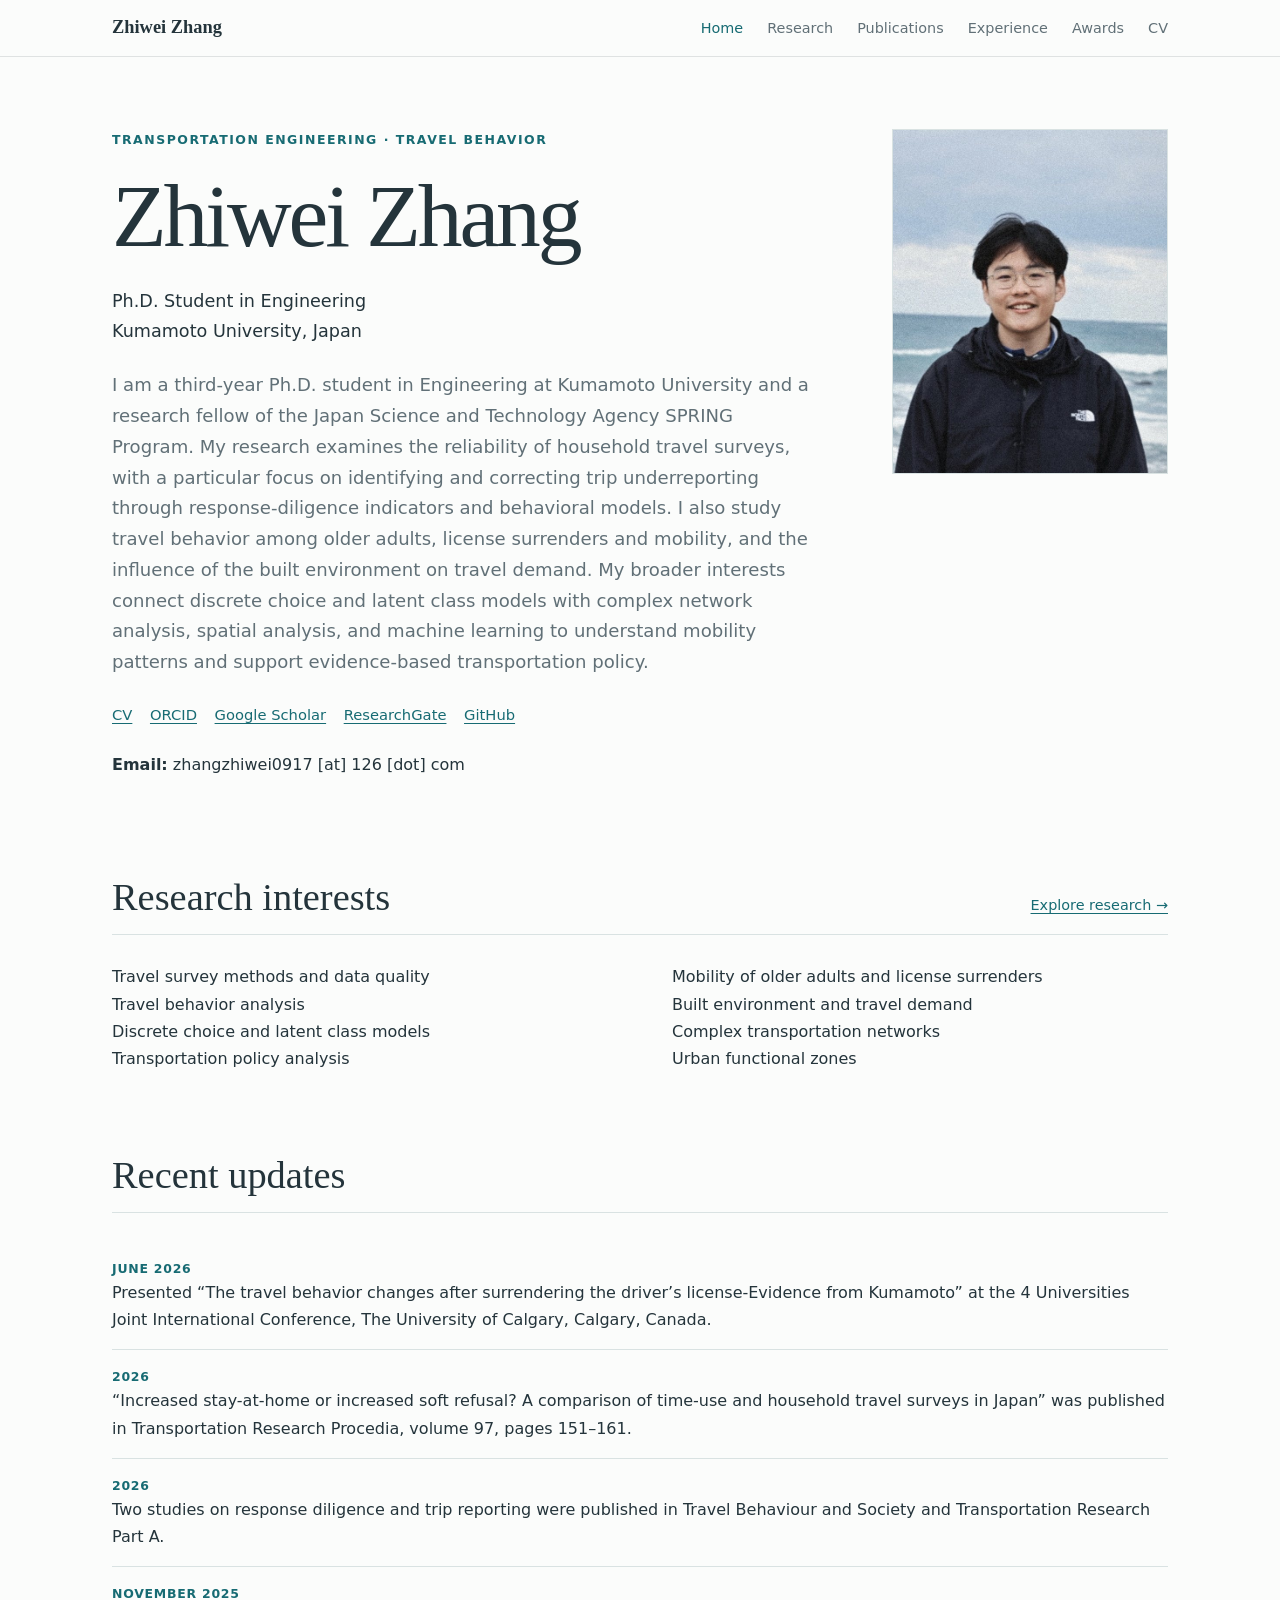
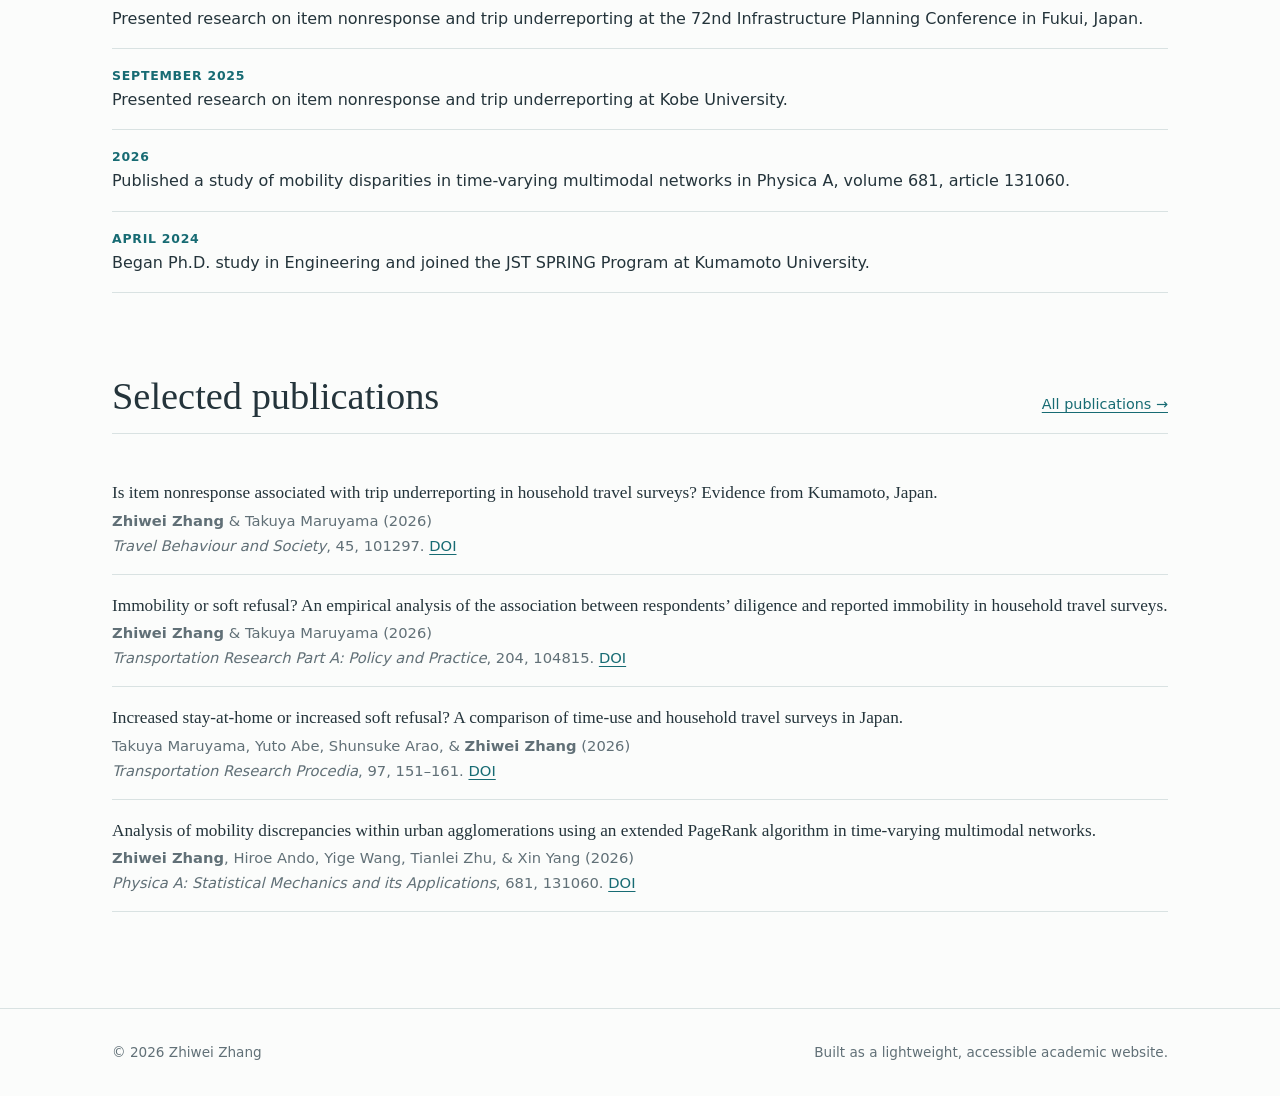
==== commit 5e2f8e69: "Update research content and conference presentation" ====
--- a/index.html
+++ b/index.html
@@ -102,7 +102,7 @@
 <span class="authors">
 <strong>Zhiwei Zhang</strong> &amp; Takuya Maruyama (2026)</span>
 <span class="venue">
-<em>Travel Behaviour and Society</em>, 45, 101297. <a href="https://doi.org/10.1016/j.tbs.2026.101297">DOI</a>
+<em>Travel Behaviour and Society</em>, 45, 101297. <a href="https://doi.org/10.1016/j.tbs.2026.101297" target="_blank" rel="noopener noreferrer">DOI</a>
 </span>
 </li>
 <li>
@@ -110,20 +110,20 @@
 <span class="authors">
 <strong>Zhiwei Zhang</strong> &amp; Takuya Maruyama (2026)</span>
 <span class="venue">
-<em>Transportation Research Part A: Policy and Practice</em>, 204, 104815. <a href="https://doi.org/10.1016/j.tra.2025.104815">DOI</a>
+<em>Transportation Research Part A: Policy and Practice</em>, 204, 104815. <a href="https://doi.org/10.1016/j.tra.2025.104815" target="_blank" rel="noopener noreferrer">DOI</a>
 </span>
 </li>
 <li>
 <span class="pub-title">Increased stay-at-home or increased soft refusal? A comparison of time-use and household travel surveys in Japan.</span>
 <span class="authors">Takuya Maruyama, Yuto Abe, Shunsuke Arao, &amp; <strong>Zhiwei Zhang</strong> (2026)</span>
-<span class="venue"><em>Transportation Research Procedia</em>, 97, 151–161. <a href="https://doi.org/10.1016/j.trpro.2026.04.152" target="_blank" rel="noopener noreferrer">doi:10.1016/j.trpro.2026.04.152</a></span>
+<span class="venue"><em>Transportation Research Procedia</em>, 97, 151–161. <a href="https://doi.org/10.1016/j.trpro.2026.04.152" target="_blank" rel="noopener noreferrer">DOI</a></span>
 </li>
 <li>
 <span class="pub-title">Analysis of mobility discrepancies within urban agglomerations using an extended PageRank algorithm in time-varying multimodal networks.</span>
 <span class="authors">
 <strong>Zhiwei Zhang</strong>, Hiroe Ando, Yige Wang, Tianlei Zhu, &amp; Xin Yang (2026)</span>
 <span class="venue">
-<em>Physica A: Statistical Mechanics and its Applications</em>, 681, 131060. <a href="https://doi.org/10.1016/j.physa.2025.131060" target="_blank" rel="noopener noreferrer">doi:10.1016/j.physa.2025.131060</a></span>
+<em>Physica A: Statistical Mechanics and its Applications</em>, 681, 131060. <a href="https://doi.org/10.1016/j.physa.2025.131060" target="_blank" rel="noopener noreferrer">DOI</a></span>
 </li>
 </ul>
 </section>
--- a/assets/css/style.css
+++ b/assets/css/style.css
@@ -39,7 +39,10 @@
 .authors,.venue{display:block;color:var(--muted);font-size:.92rem}
 .page-head{max-width:780px;margin-bottom:4rem}
 .page-head h1{font-size:clamp(2.6rem,6vw,4.7rem)}
-.topic,.timeline-item,.award{padding:1.6rem 0;border-top:1px solid var(--line)}
+.topic,.research-topic,.timeline-item,.award{padding:1.6rem 0;border-top:1px solid var(--line)}
+.research-list{max-width:880px}
+.research-topic{padding:2.2rem 0}
+.research-topic>p:first-of-type{font-size:1.02rem}
 .topic-grid{display:grid;grid-template-columns:repeat(2,1fr);gap:0 3rem}
 .tagline{color:var(--muted);font-size:.92rem}
 .methods{font-size:.9rem;color:var(--muted)}
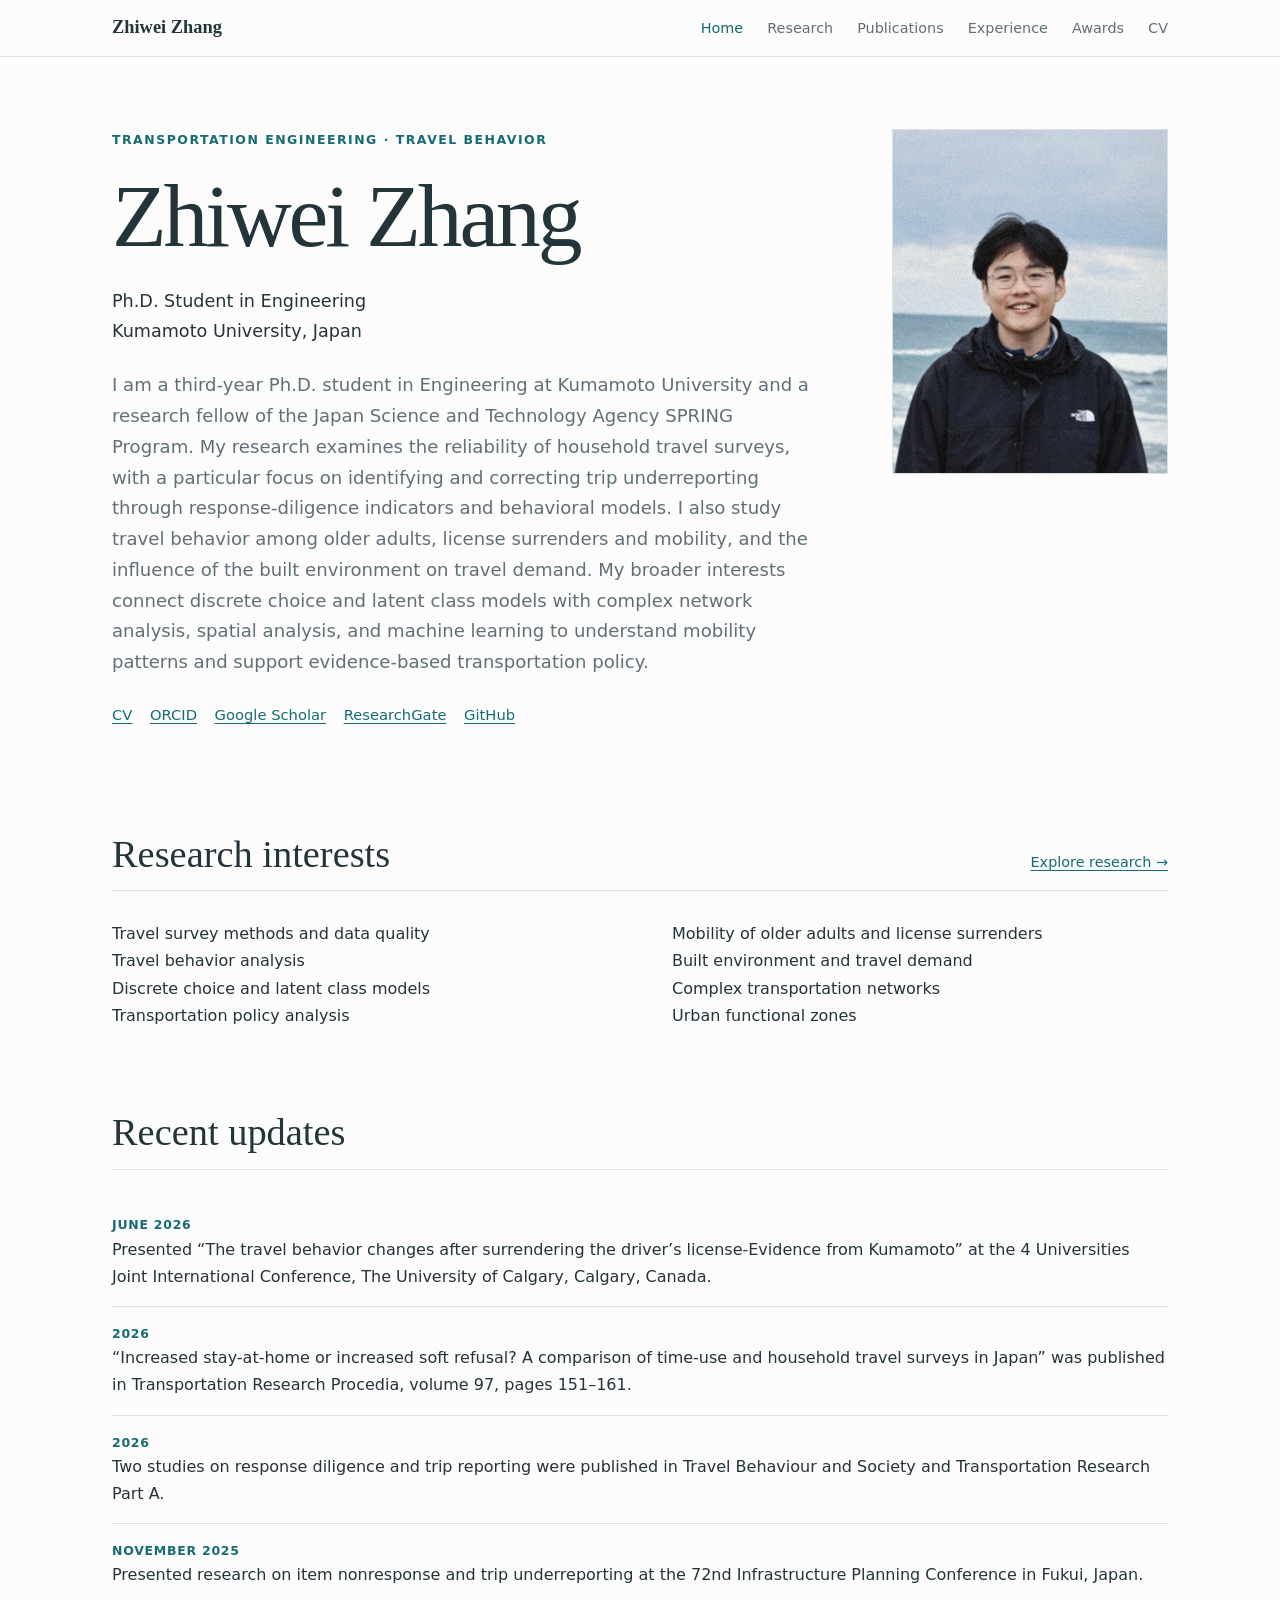
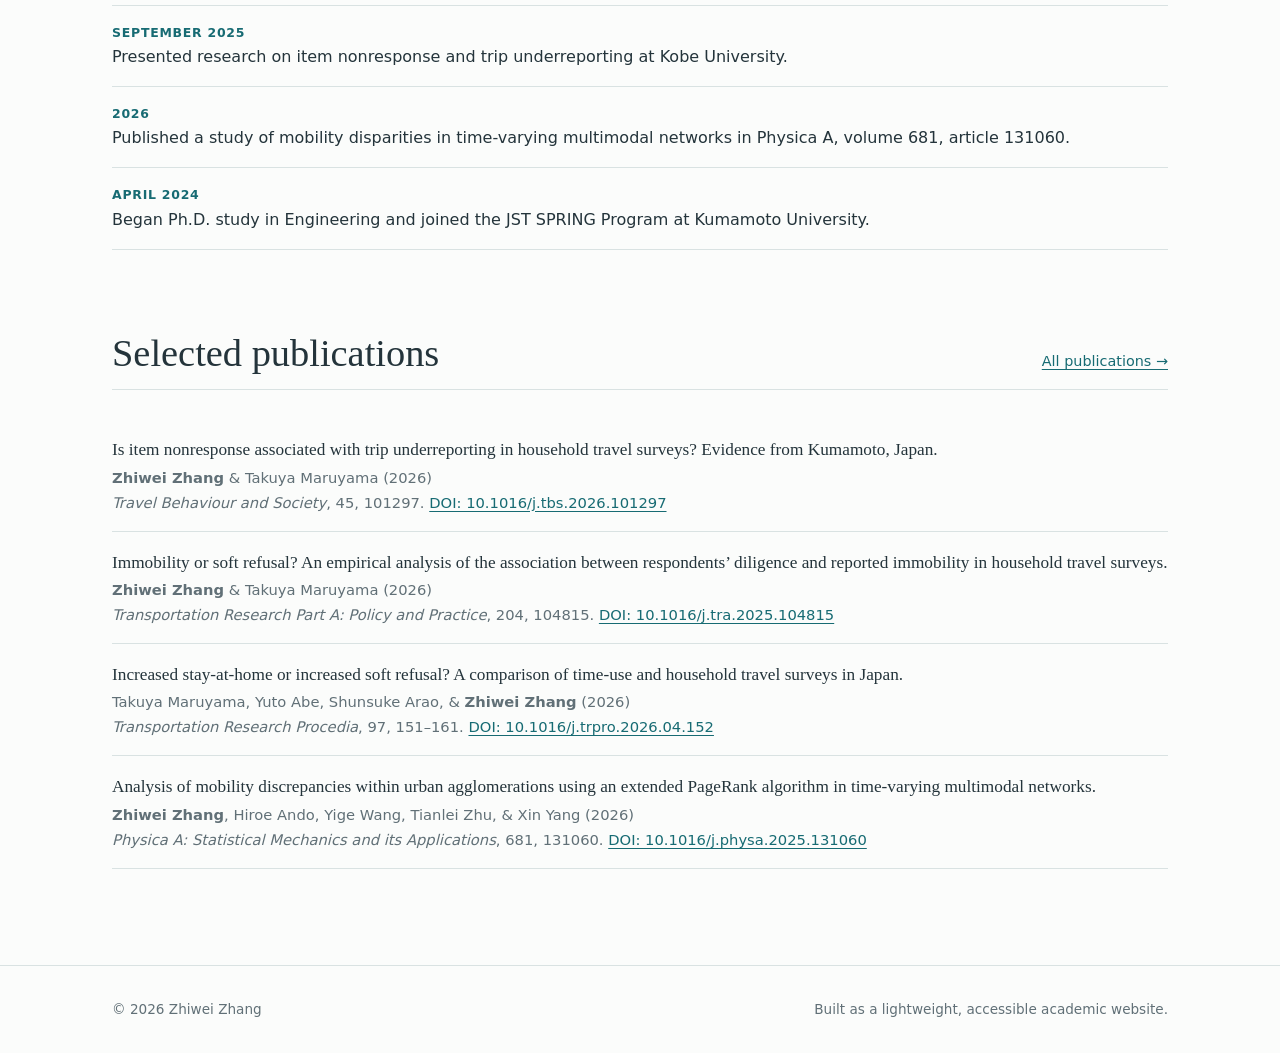
==== commit dece37bb: "Remove contact details and expand research references" ====
--- a/index.html
+++ b/index.html
@@ -56,8 +56,6 @@
 <a href="https://www.researchgate.net/profile/Zhiwei-Zhang-92?ev=hdr_xprf" target="_blank" rel="noopener noreferrer">ResearchGate</a>
 <a href="https://github.com/JeoyZ" target="_blank" rel="noopener noreferrer">GitHub</a>
 </div>
-<p>
-<strong>Email:</strong> zhangzhiwei0917 [at] 126 [dot] com</p>
 </div>
 <div class="portrait-wrap">
 <img class="profile" src="assets/images/profile.jpg" alt="Portrait of Zhiwei Zhang">
@@ -102,7 +100,7 @@
 <span class="authors">
 <strong>Zhiwei Zhang</strong> &amp; Takuya Maruyama (2026)</span>
 <span class="venue">
-<em>Travel Behaviour and Society</em>, 45, 101297. <a href="https://doi.org/10.1016/j.tbs.2026.101297" target="_blank" rel="noopener noreferrer">DOI</a>
+<em>Travel Behaviour and Society</em>, 45, 101297. <a href="https://doi.org/10.1016/j.tbs.2026.101297" target="_blank" rel="noopener noreferrer">DOI: 10.1016/j.tbs.2026.101297</a>
 </span>
 </li>
 <li>
@@ -110,20 +108,20 @@
 <span class="authors">
 <strong>Zhiwei Zhang</strong> &amp; Takuya Maruyama (2026)</span>
 <span class="venue">
-<em>Transportation Research Part A: Policy and Practice</em>, 204, 104815. <a href="https://doi.org/10.1016/j.tra.2025.104815" target="_blank" rel="noopener noreferrer">DOI</a>
+<em>Transportation Research Part A: Policy and Practice</em>, 204, 104815. <a href="https://doi.org/10.1016/j.tra.2025.104815" target="_blank" rel="noopener noreferrer">DOI: 10.1016/j.tra.2025.104815</a>
 </span>
 </li>
 <li>
 <span class="pub-title">Increased stay-at-home or increased soft refusal? A comparison of time-use and household travel surveys in Japan.</span>
 <span class="authors">Takuya Maruyama, Yuto Abe, Shunsuke Arao, &amp; <strong>Zhiwei Zhang</strong> (2026)</span>
-<span class="venue"><em>Transportation Research Procedia</em>, 97, 151–161. <a href="https://doi.org/10.1016/j.trpro.2026.04.152" target="_blank" rel="noopener noreferrer">DOI</a></span>
+<span class="venue"><em>Transportation Research Procedia</em>, 97, 151–161. <a href="https://doi.org/10.1016/j.trpro.2026.04.152" target="_blank" rel="noopener noreferrer">DOI: 10.1016/j.trpro.2026.04.152</a></span>
 </li>
 <li>
 <span class="pub-title">Analysis of mobility discrepancies within urban agglomerations using an extended PageRank algorithm in time-varying multimodal networks.</span>
 <span class="authors">
 <strong>Zhiwei Zhang</strong>, Hiroe Ando, Yige Wang, Tianlei Zhu, &amp; Xin Yang (2026)</span>
 <span class="venue">
-<em>Physica A: Statistical Mechanics and its Applications</em>, 681, 131060. <a href="https://doi.org/10.1016/j.physa.2025.131060" target="_blank" rel="noopener noreferrer">DOI</a></span>
+<em>Physica A: Statistical Mechanics and its Applications</em>, 681, 131060. <a href="https://doi.org/10.1016/j.physa.2025.131060" target="_blank" rel="noopener noreferrer">DOI: 10.1016/j.physa.2025.131060</a></span>
 </li>
 </ul>
 </section>
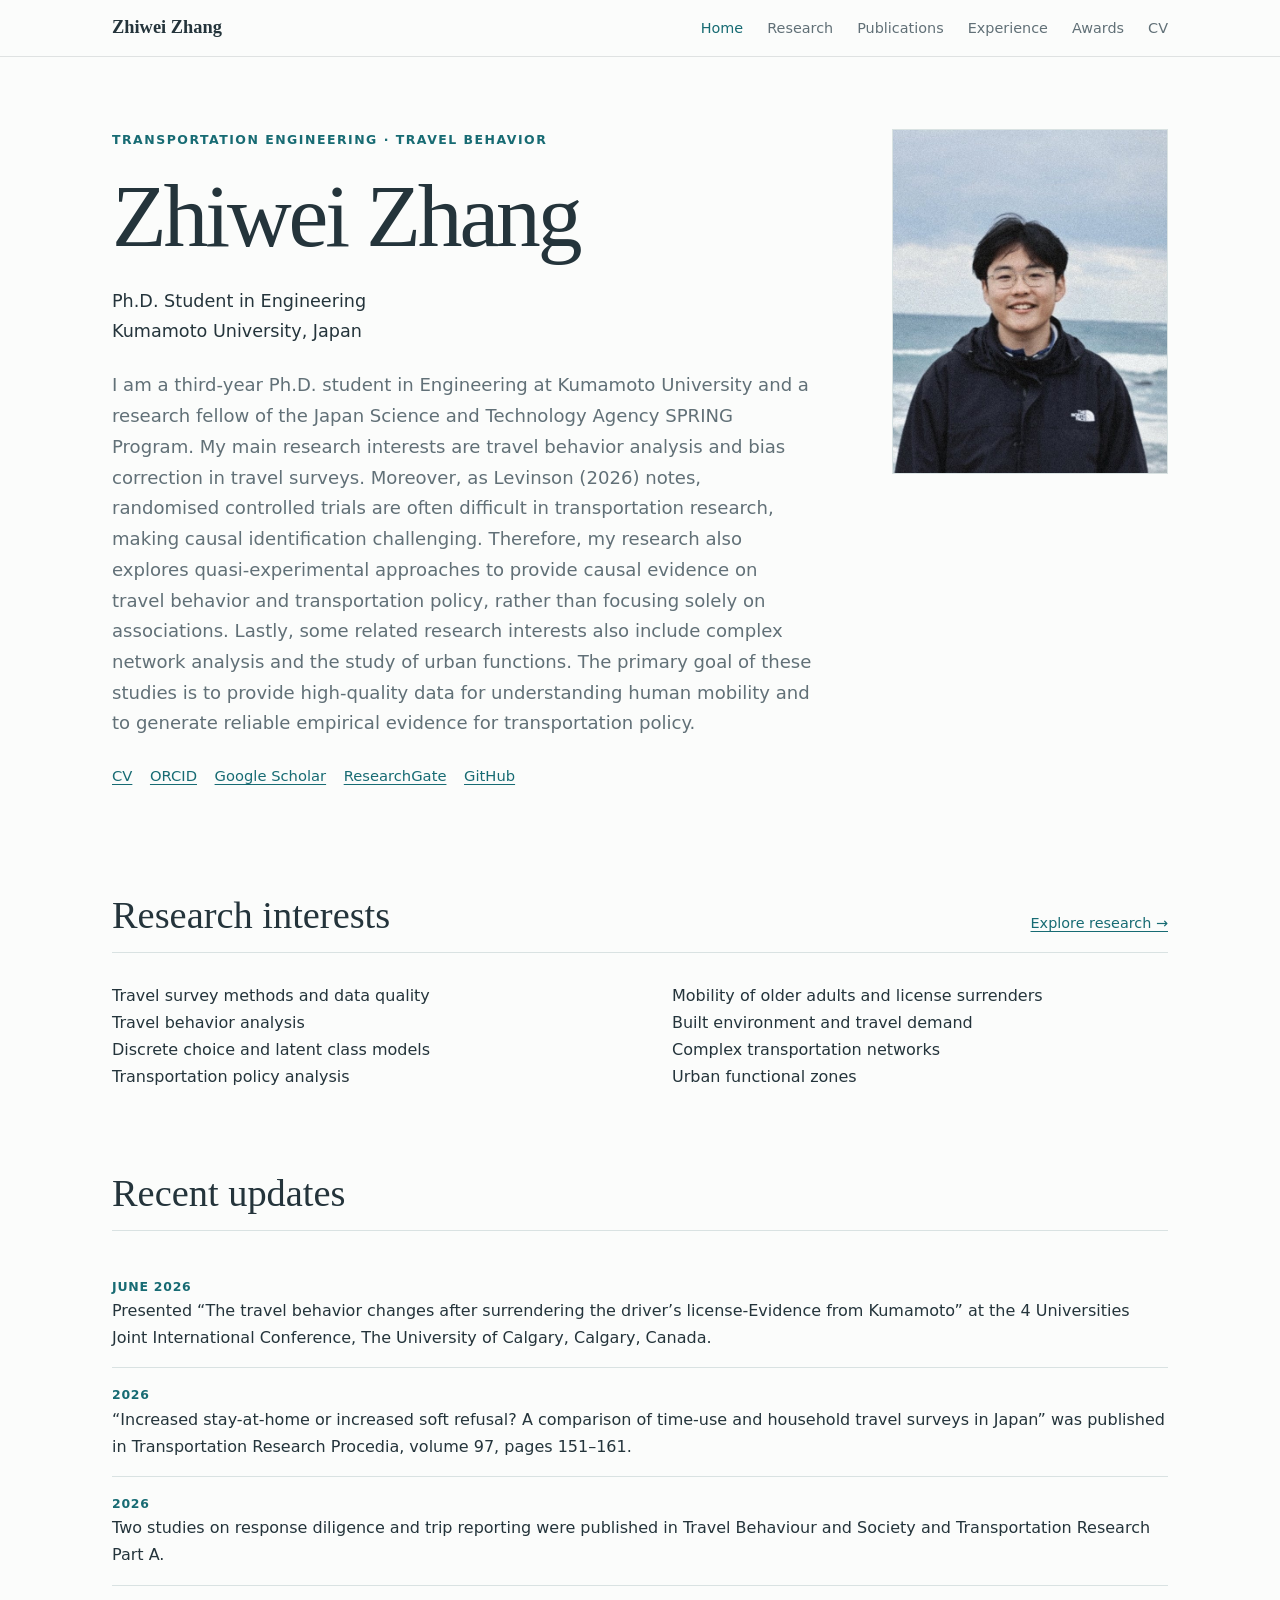
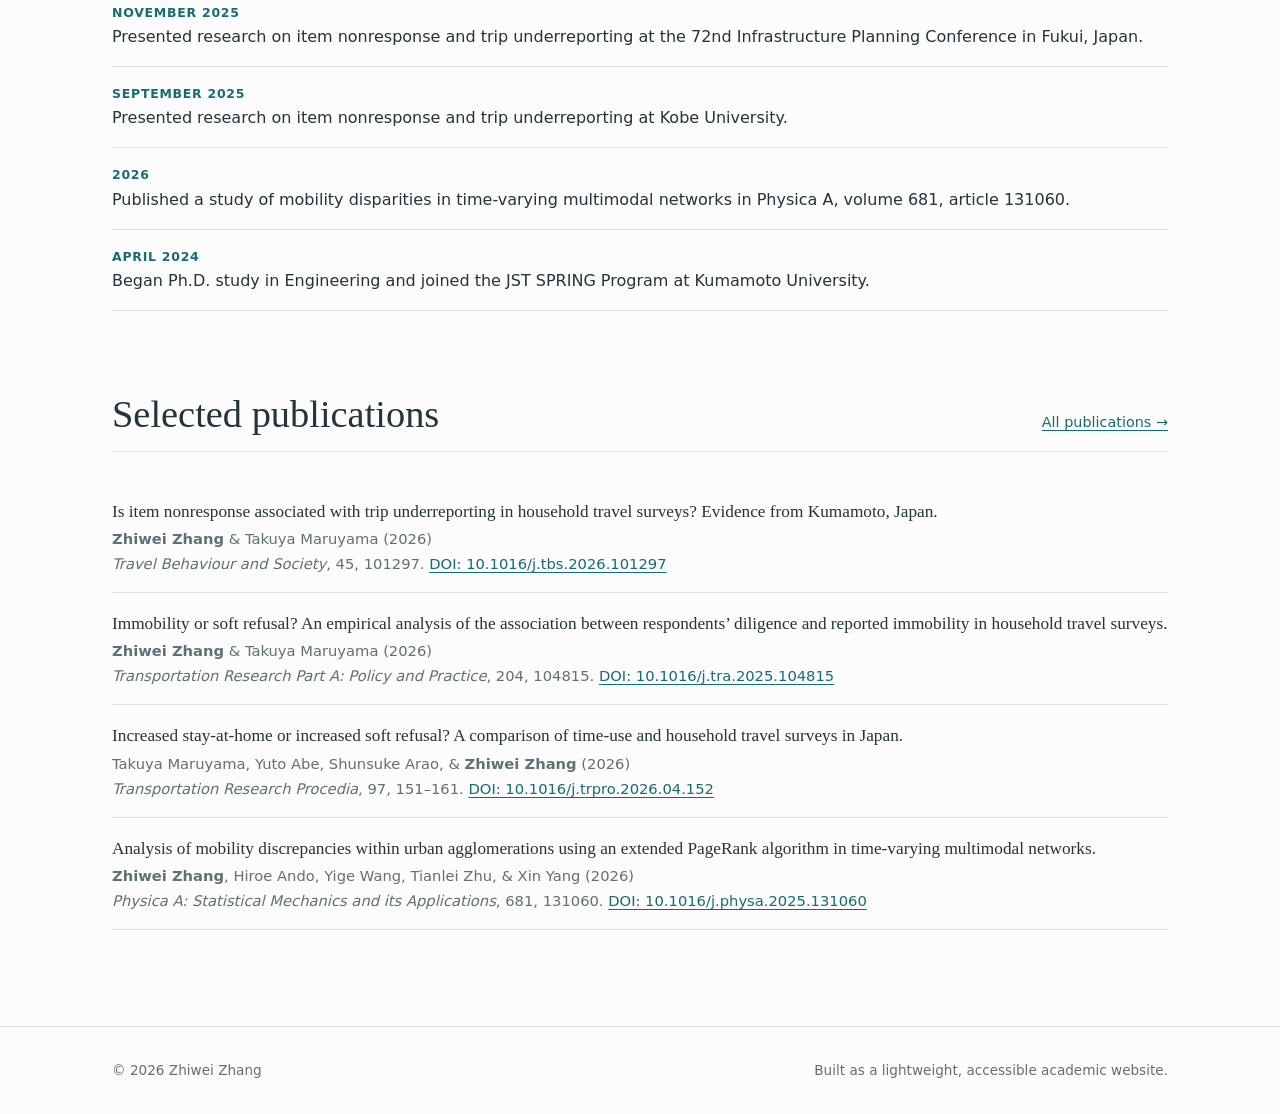
==== commit e01ee0e0: "Update homepage academic bio" ====
--- a/index.html
+++ b/index.html
@@ -48,7 +48,7 @@
 <p class="eyebrow">Transportation engineering · Travel behavior</p>
 <h1>Zhiwei Zhang</h1>
 <p class="role">Ph.D. Student in Engineering<br>Kumamoto University, Japan</p>
-<p class="lead">I am a third-year Ph.D. student in Engineering at Kumamoto University and a research fellow of the Japan Science and Technology Agency SPRING Program. My research examines the reliability of household travel surveys, with a particular focus on identifying and correcting trip underreporting through response-diligence indicators and behavioral models. I also study travel behavior among older adults, license surrenders and mobility, and the influence of the built environment on travel demand. My broader interests connect discrete choice and latent class models with complex network analysis, spatial analysis, and machine learning to understand mobility patterns and support evidence-based transportation policy.</p>
+<p class="lead">I am a third-year Ph.D. student in Engineering at Kumamoto University and a research fellow of the Japan Science and Technology Agency SPRING Program. My main research interests are travel behavior analysis and bias correction in travel surveys. Moreover, as Levinson (2026) notes, randomised controlled trials are often difficult in transportation research, making causal identification challenging. Therefore, my research also explores quasi-experimental approaches to provide causal evidence on travel behavior and transportation policy, rather than focusing solely on associations. Lastly, some related research interests also include complex network analysis and the study of urban functions. The primary goal of these studies is to provide high-quality data for understanding human mobility and to generate reliable empirical evidence for transportation policy.</p>
 <div class="links" aria-label="Academic profiles">
 <a href="assets/files/PD_application_CV.pdf">CV</a>
 <a href="https://orcid.org/0009-0001-3042-2779" target="_blank" rel="noopener noreferrer">ORCID</a>
--- a/assets/css/style.css
+++ b/assets/css/style.css
@@ -43,6 +43,8 @@
 .research-list{max-width:880px}
 .research-topic{padding:2.2rem 0}
 .research-topic>p:first-of-type{font-size:1.02rem}
+.references>strong{display:block;margin-bottom:.45rem;color:var(--ink)}
+.citation{display:block;margin:.55rem 0;padding-left:1.1rem;text-indent:-1.1rem}
 .topic-grid{display:grid;grid-template-columns:repeat(2,1fr);gap:0 3rem}
 .tagline{color:var(--muted);font-size:.92rem}
 .methods{font-size:.9rem;color:var(--muted)}
